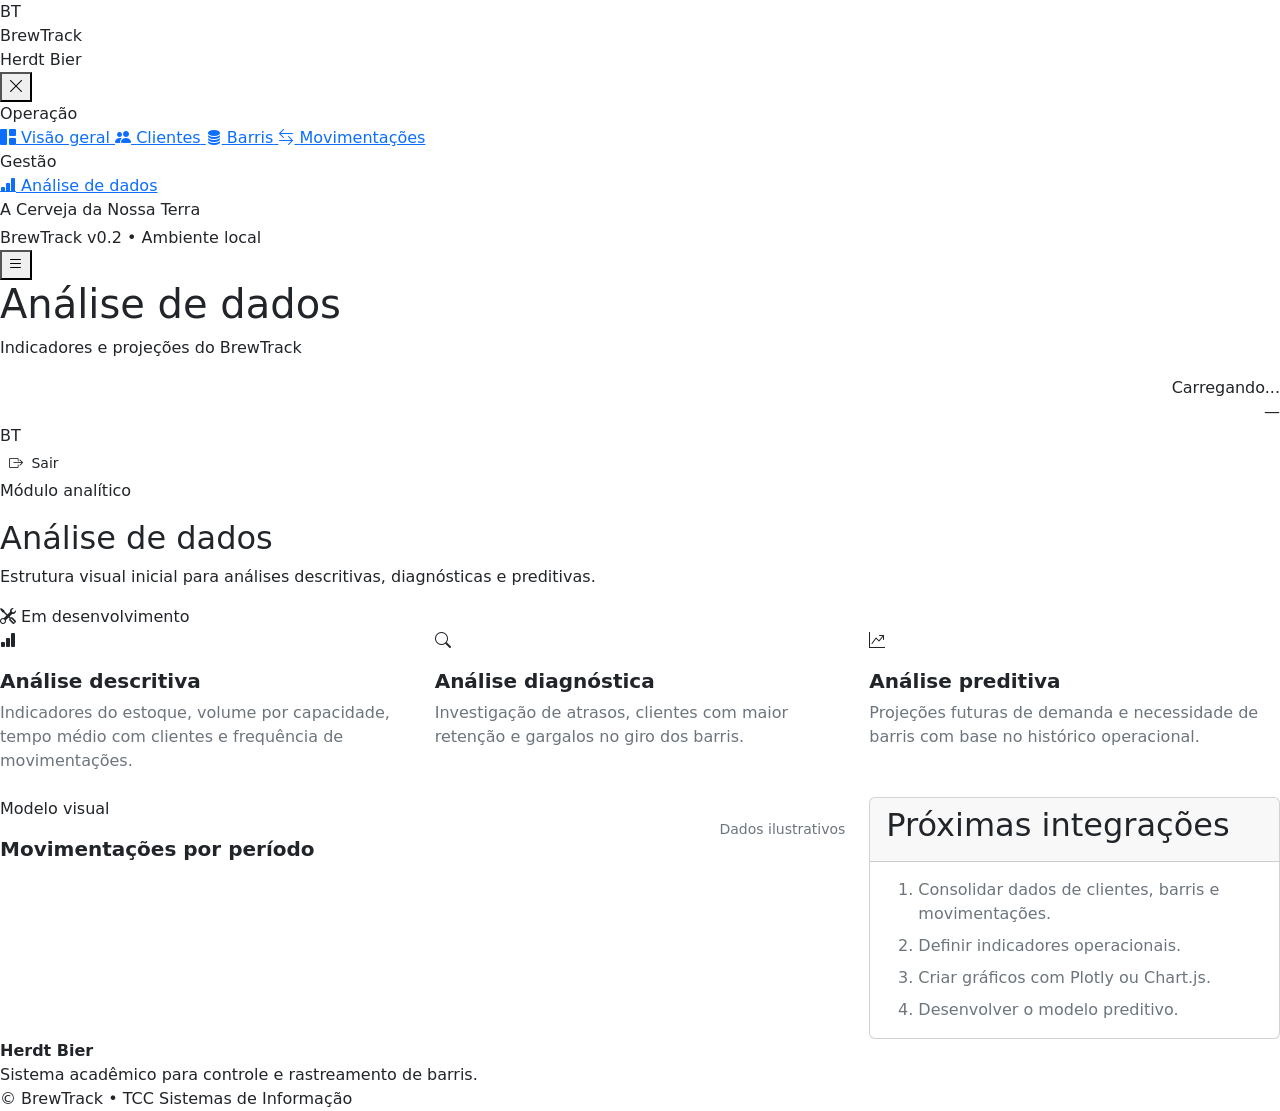
==== frontend/pages/analise.html @ 6e262ef5 "arquivos html" ====
<!doctype html>
<html lang="pt-BR">
<head>
    <meta charset="utf-8">
    <meta name="viewport" content="width=device-width, initial-scale=1">
    <meta name="description" content="Indicadores e projeções do BrewTrack">
    <title>BrewTrack | Análise de dados</title>

    <link
        href="https://cdn.jsdelivr.net/npm/bootstrap@5.3.8/dist/css/bootstrap.min.css"
        rel="stylesheet"
        integrity="sha384-sRIl4kxILFvY47J16cr9ZwB07vP4J8+LH7qKQnuqkuIAvNWLzeN8tE5YBujZqJLB"
        crossorigin="anonymous"
    >
    <link
        href="https://cdn.jsdelivr.net/npm/bootstrap-icons@1.11.3/font/bootstrap-icons.min.css"
        rel="stylesheet"
    >
    <link rel="stylesheet" href="../assets/css/styles.css">
</head>

<body class="app-body" data-page="analise">
    <div class="app-shell">
        <aside id="app-sidebar" class="app-sidebar" aria-label="Menu lateral">
            <div class="app-brand">
                <div class="brand-mini">
                    <div class="brand-mini-mark" aria-hidden="true">BT</div>
                    <div>
                        <div class="brand-mini-title">BrewTrack</div>
                        <div class="brand-mini-subtitle">Herdt Bier</div>
                    </div>
                </div>
                <button type="button" class="sidebar-close" data-sidebar-close aria-label="Fechar menu">
                    <i class="bi bi-x-lg"></i>
                </button>
            </div>


                <nav class="app-nav" aria-label="Navegação principal">
                    <div class="app-nav-label">Operação</div>
                    <a href="dashboard.html" class="app-nav-link" data-nav-page="dashboard">
                        <i class="bi bi-grid-1x2-fill"></i>
                        <span>Visão geral</span>
                    </a>
                    <a href="clientes.html" class="app-nav-link" data-nav-page="clientes">
                        <i class="bi bi-people-fill"></i>
                        <span>Clientes</span>
                    </a>
                    <a href="barris.html" class="app-nav-link" data-nav-page="barris">
                        <i class="bi bi-database-fill"></i>
                        <span>Barris</span>
                    </a>
                    <a href="movimentacoes.html" class="app-nav-link" data-nav-page="movimentacoes">
                        <i class="bi bi-arrow-left-right"></i>
                        <span>Movimentações</span>
                    </a>

                    <div class="app-nav-label">Gestão</div>
                    <a href="usuarios.html" class="app-nav-link" data-nav-page="usuarios" data-admin-only hidden>
                        <i class="bi bi-person-gear"></i>
                        <span>Usuários</span>
                    </a>
                    <a href="analise.html" class="app-nav-link" data-nav-page="analise">
                        <i class="bi bi-bar-chart-line-fill"></i>
                        <span>Análise de dados</span>
                    </a>
                </nav>

            <div class="sidebar-footer">
                <div class="mb-1">A Cerveja da Nossa Terra</div>
                <div>BrewTrack v0.2 • Ambiente local</div>
            </div>
        </aside>

        <div id="sidebar-overlay" class="sidebar-overlay" data-sidebar-close></div>

        <div class="app-content">
            <header class="app-header">
                <div class="header-left">
                    <button type="button" class="sidebar-toggle" data-sidebar-open aria-label="Abrir menu">
                        <i class="bi bi-list"></i>
                    </button>
                    <div>
                        <h1 class="app-page-title">Análise de dados</h1>
                        <p class="app-page-subtitle">Indicadores e projeções do BrewTrack</p>
                    </div>
                </div>

                <div class="header-right">
                    <div class="user-menu">
                        <div class="user-details text-end">
                            <div class="user-name" data-user-name>Carregando...</div>
                            <div class="user-badge" data-user-profile>—</div>
                        </div>
                        <div class="user-avatar" data-user-initials aria-hidden="true">BT</div>
                    </div>
                    <button type="button" class="btn btn-outline-brewtrack btn-sm" data-logout>
                        <i class="bi bi-box-arrow-right me-1"></i>
                        Sair
                    </button>
                </div>
            </header>

            <main class="content-wrapper">
                <div id="alerta-global" class="alert alert-danger" role="alert" aria-live="polite" hidden></div>
                
                <div class="page-heading">
                    <div>
                        <p class="section-kicker">Módulo analítico</p>
                        <h2>Análise de dados</h2>
                        <p>Estrutura visual inicial para análises descritivas, diagnósticas e preditivas.</p>
                    </div>
                    <span class="status-badge status-client"><i class="bi bi-tools"></i> Em desenvolvimento</span>
                </div>

                <section class="row g-4 mb-4">
                    <div class="col-12 col-lg-4"><article class="analysis-placeholder h-100"><div class="metric-icon mb-3"><i class="bi bi-bar-chart-fill"></i></div><h3 class="h5 text-burgundy fw-bold">Análise descritiva</h3><p class="text-secondary mb-0">Indicadores do estoque, volume por capacidade, tempo médio com clientes e frequência de movimentações.</p></article></div>
                    <div class="col-12 col-lg-4"><article class="analysis-placeholder h-100"><div class="metric-icon mb-3"><i class="bi bi-search"></i></div><h3 class="h5 text-burgundy fw-bold">Análise diagnóstica</h3><p class="text-secondary mb-0">Investigação de atrasos, clientes com maior retenção e gargalos no giro dos barris.</p></article></div>
                    <div class="col-12 col-lg-4"><article class="analysis-placeholder h-100"><div class="metric-icon mb-3"><i class="bi bi-graph-up-arrow"></i></div><h3 class="h5 text-burgundy fw-bold">Análise preditiva</h3><p class="text-secondary mb-0">Projeções futuras de demanda e necessidade de barris com base no histórico operacional.</p></article></div>
                </section>

                <section class="row g-4">
                    <div class="col-12 col-xl-8"><article class="analysis-placeholder"><div class="d-flex justify-content-between align-items-center"><div><p class="section-kicker">Modelo visual</p><h3 class="h5 fw-bold text-burgundy mb-0">Movimentações por período</h3></div><span class="small text-secondary">Dados ilustrativos</span></div><div class="chart-bars" aria-label="Gráfico ilustrativo"><div class="chart-bar" style="height: 32%"></div><div class="chart-bar" style="height: 52%"></div><div class="chart-bar" style="height: 43%"></div><div class="chart-bar" style="height: 72%"></div><div class="chart-bar" style="height: 61%"></div><div class="chart-bar" style="height: 88%"></div><div class="chart-bar" style="height: 76%"></div><div class="chart-bar" style="height: 94%"></div></div></article></div>
                    <div class="col-12 col-xl-4"><article class="card surface-card"><div class="card-header"><h2>Próximas integrações</h2></div><div class="card-body"><ol class="mb-0 text-secondary"><li class="mb-2">Consolidar dados de clientes, barris e movimentações.</li><li class="mb-2">Definir indicadores operacionais.</li><li class="mb-2">Criar gráficos com Plotly ou Chart.js.</li><li>Desenvolver o modelo preditivo.</li></ol></div></article></div>
                </section>

            </main>

            <footer class="app-footer">
                <div>
                    <strong>Herdt Bier</strong>
                    <div>Sistema acadêmico para controle e rastreamento de barris.</div>
                </div>
                <div>© <span data-current-year></span> BrewTrack • TCC Sistemas de Informação</div>
            </footer>
        </div>
    </div>

    <script
        src="https://cdn.jsdelivr.net/npm/bootstrap@5.3.8/dist/js/bootstrap.bundle.min.js"
        integrity="sha384-FKyoEForCGlyvwx9Hj09JcYn3nv7wiPVlz7YYwJrWVcXK/BmnVDxM+D2scQbITxI"
        crossorigin="anonymous"
    ></script>
    <script type="module" src="../assets/js/layout.js"></script>
    <script type="module" src="../assets/js/analise.js"></script>
</body>
</html>
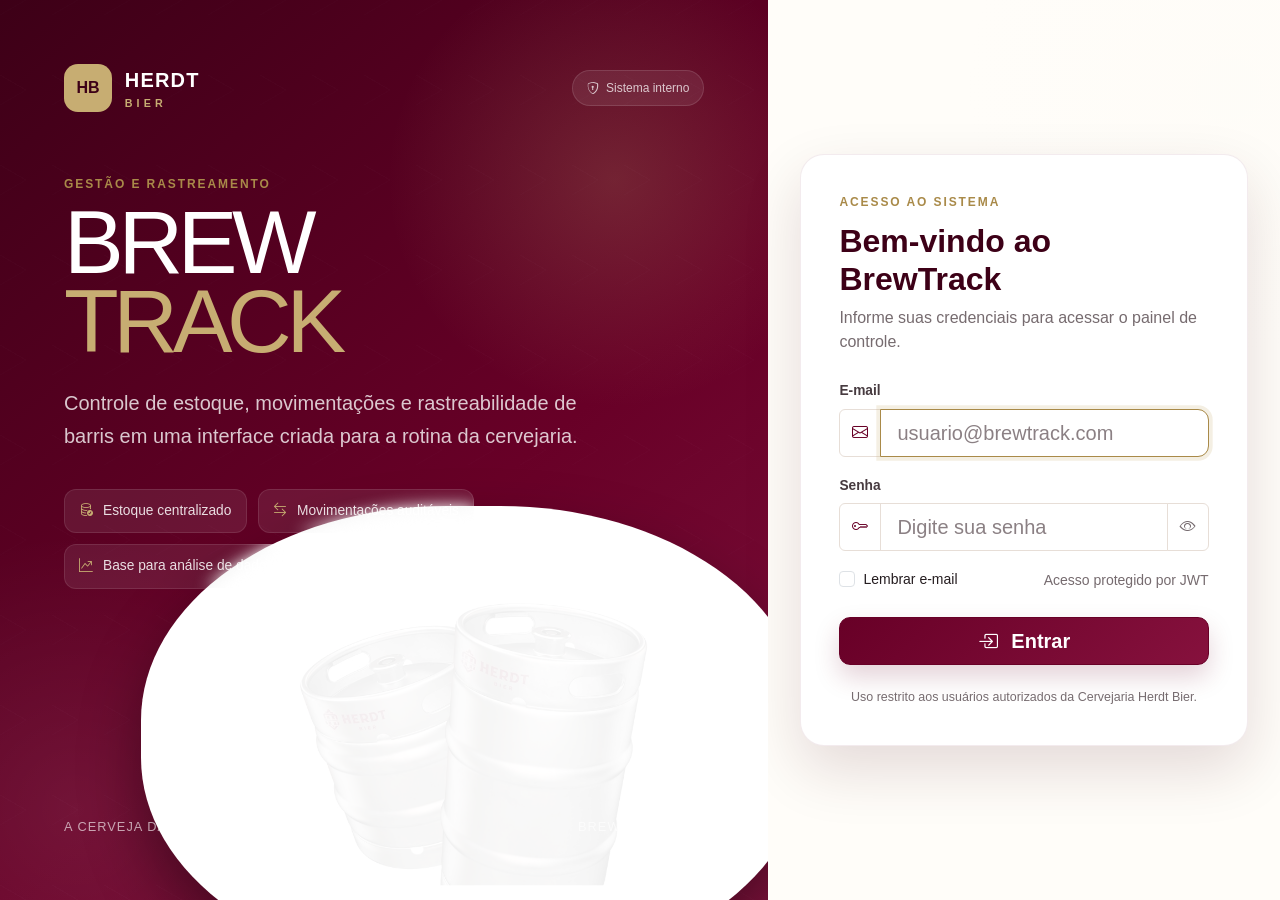
==== commit 96ebec8e: "correção frontend 1" ====
--- a/frontend/pages/analise.html
+++ b/frontend/pages/analise.html
@@ -9,14 +9,12 @@
     <link
         href="https://cdn.jsdelivr.net/npm/bootstrap@5.3.8/dist/css/bootstrap.min.css"
         rel="stylesheet"
-        integrity="sha384-sRIl4kxILFvY47J16cr9ZwB07vP4J8+LH7qKQnuqkuIAvNWLzeN8tE5YBujZqJLB"
-        crossorigin="anonymous"
     >
     <link
         href="https://cdn.jsdelivr.net/npm/bootstrap-icons@1.11.3/font/bootstrap-icons.min.css"
         rel="stylesheet"
     >
-    <link rel="stylesheet" href="../assets/css/styles.css">
+    <link rel="stylesheet" href="../assets/css/style.css?v=0.2.1">
 </head>
 
 <body class="app-body" data-page="analise">
@@ -138,8 +136,6 @@
 
     <script
         src="https://cdn.jsdelivr.net/npm/bootstrap@5.3.8/dist/js/bootstrap.bundle.min.js"
-        integrity="sha384-FKyoEForCGlyvwx9Hj09JcYn3nv7wiPVlz7YYwJrWVcXK/BmnVDxM+D2scQbITxI"
-        crossorigin="anonymous"
     ></script>
     <script type="module" src="../assets/js/layout.js"></script>
     <script type="module" src="../assets/js/analise.js"></script>
--- a/frontend/assets/css/style.css
+++ b/frontend/assets/css/style.css
@@ -0,0 +1,1224 @@
+:root {
+    --brewtrack-burgundy: #680027;
+    --brewtrack-burgundy-dark: #3d0017;
+    --brewtrack-burgundy-soft: #86113d;
+    --brewtrack-gold: #c7ad72;
+    --brewtrack-gold-dark: #a98a49;
+    --brewtrack-cream: #f6f1e8;
+    --brewtrack-paper: #fffdf9;
+    --brewtrack-surface: #ffffff;
+    --brewtrack-sidebar: #2b0714;
+    --brewtrack-text: #251d20;
+    --brewtrack-muted: #766b6f;
+    --brewtrack-border: #e7ded7;
+    --brewtrack-success: #227a4d;
+    --brewtrack-warning: #b46b16;
+    --brewtrack-danger: #b12d42;
+    --brewtrack-info: #41687a;
+    --sidebar-width: 272px;
+    --header-height: 76px;
+    --shadow-sm: 0 10px 30px rgba(61, 0, 23, 0.08);
+    --shadow-md: 0 24px 60px rgba(61, 0, 23, 0.14);
+}
+
+* {
+    box-sizing: border-box;
+}
+
+html {
+    scroll-behavior: smooth;
+}
+
+body {
+    min-width: 320px;
+    margin: 0;
+    color: var(--brewtrack-text);
+    background: var(--brewtrack-cream);
+    font-family: Inter, "Segoe UI", Roboto, Arial, sans-serif;
+}
+
+button,
+input,
+select,
+textarea {
+    font: inherit;
+}
+
+img {
+    max-width: 100%;
+}
+
+[hidden] {
+    display: none !important;
+}
+
+.text-burgundy {
+    color: var(--brewtrack-burgundy) !important;
+}
+
+.text-gold {
+    color: var(--brewtrack-gold-dark) !important;
+}
+
+.bg-burgundy {
+    background-color: var(--brewtrack-burgundy) !important;
+}
+
+.section-kicker,
+.login-eyebrow {
+    margin: 0 0 0.65rem;
+    color: var(--brewtrack-gold-dark);
+    font-size: 0.75rem;
+    font-weight: 800;
+    letter-spacing: 0.16em;
+    text-transform: uppercase;
+}
+
+.brand-lockup {
+    display: inline-flex;
+    align-items: center;
+    gap: 0.8rem;
+    color: inherit;
+    text-decoration: none;
+}
+
+.brand-lockup img {
+    width: 210px;
+    height: auto;
+}
+
+.brand-lockup-light img {
+    filter: brightness(0) invert(1);
+}
+
+.brand-mini {
+    display: flex;
+    align-items: center;
+    gap: 0.75rem;
+}
+
+.brand-mini-mark {
+    display: grid;
+    width: 46px;
+    height: 46px;
+    color: var(--brewtrack-burgundy-dark);
+    background: linear-gradient(145deg, #dcc68f, var(--brewtrack-gold));
+    border: 1px solid rgba(255, 255, 255, 0.35);
+    border-radius: 14px;
+    font-weight: 900;
+    place-items: center;
+    box-shadow: 0 12px 26px rgba(0, 0, 0, 0.25);
+}
+
+.brand-mini-title {
+    color: #ffffff;
+    font-size: 1.05rem;
+    font-weight: 900;
+    letter-spacing: 0.02em;
+}
+
+.brand-mini-subtitle {
+    color: rgba(255, 255, 255, 0.54);
+    font-size: 0.73rem;
+    letter-spacing: 0.08em;
+    text-transform: uppercase;
+}
+
+/* Login */
+
+.login-body {
+    min-height: 100vh;
+    overflow-x: hidden;
+    background: var(--brewtrack-paper);
+}
+
+.login-shell {
+    display: grid;
+    min-height: 100vh;
+    grid-template-columns: minmax(0, 1.2fr) minmax(390px, 0.8fr);
+}
+
+.login-brand-panel {
+    position: relative;
+    display: flex;
+    min-height: 100vh;
+    overflow: hidden;
+    color: #ffffff;
+    background:
+        radial-gradient(circle at 80% 20%, rgba(199, 173, 114, 0.2), transparent 24%),
+        radial-gradient(circle at 10% 90%, rgba(255, 255, 255, 0.08), transparent 26%),
+        linear-gradient(140deg, var(--brewtrack-burgundy-dark), var(--brewtrack-burgundy) 58%, #7e123c);
+}
+
+.login-brand-panel::before {
+    position: absolute;
+    inset: 0;
+    content: "";
+    opacity: 0.16;
+    background-image:
+        linear-gradient(30deg, transparent 12%, rgba(255, 255, 255, 0.09) 12%, rgba(255, 255, 255, 0.09) 13%, transparent 13%),
+        linear-gradient(150deg, transparent 12%, rgba(255, 255, 255, 0.06) 12%, rgba(255, 255, 255, 0.06) 13%, transparent 13%);
+    background-size: 52px 90px;
+}
+
+.login-brand-inner {
+    position: relative;
+    z-index: 1;
+    display: flex;
+    width: 100%;
+    flex-direction: column;
+    padding: clamp(2rem, 5vw, 5rem);
+}
+
+.login-brand-top,
+.login-brand-bottom {
+    display: flex;
+    align-items: center;
+    justify-content: space-between;
+    gap: 1rem;
+}
+
+.login-brand-name {
+    display: flex;
+    align-items: center;
+    gap: 0.8rem;
+}
+
+.login-brand-crest {
+    display: grid;
+    width: 48px;
+    height: 48px;
+    color: var(--brewtrack-burgundy-dark);
+    background: var(--brewtrack-gold);
+    border-radius: 14px;
+    font-weight: 900;
+    place-items: center;
+}
+
+.login-brand-wordmark strong {
+    display: block;
+    font-family: "Arial Black", Impact, sans-serif;
+    font-size: 1.25rem;
+    letter-spacing: 0.06em;
+}
+
+.login-brand-wordmark small {
+    display: block;
+    margin-top: -0.05rem;
+    color: var(--brewtrack-gold);
+    font-size: 0.67rem;
+    font-weight: 800;
+    letter-spacing: 0.38em;
+}
+
+.login-system-pill {
+    padding: 0.5rem 0.85rem;
+    color: rgba(255, 255, 255, 0.75);
+    background: rgba(255, 255, 255, 0.08);
+    border: 1px solid rgba(255, 255, 255, 0.12);
+    border-radius: 999px;
+    font-size: 0.75rem;
+}
+
+.login-brand-content {
+    position: relative;
+    z-index: 2;
+    width: min(100%, 640px);
+    padding: clamp(3rem, 7vh, 6rem) 0 4rem;
+}
+
+.login-title {
+    max-width: 650px;
+    margin: 0;
+    font-family: "Arial Black", Impact, sans-serif;
+    font-size: clamp(3.2rem, 7vw, 6.8rem);
+    line-height: 0.88;
+    letter-spacing: -0.06em;
+    text-transform: uppercase;
+}
+
+.login-title span {
+    display: block;
+    color: var(--brewtrack-gold);
+}
+
+.login-brand-description {
+    max-width: 560px;
+    margin: 1.6rem 0 0;
+    color: rgba(255, 255, 255, 0.78);
+    font-size: clamp(1rem, 1.8vw, 1.25rem);
+    line-height: 1.65;
+}
+
+.login-feature-list {
+    display: flex;
+    flex-wrap: wrap;
+    gap: 0.7rem;
+    margin-top: 2.25rem;
+}
+
+.login-feature {
+    display: inline-flex;
+    align-items: center;
+    gap: 0.6rem;
+    padding: 0.68rem 0.9rem;
+    color: rgba(255, 255, 255, 0.86);
+    background: rgba(255, 255, 255, 0.08);
+    border: 1px solid rgba(255, 255, 255, 0.1);
+    border-radius: 12px;
+    font-size: 0.86rem;
+    backdrop-filter: blur(8px);
+}
+
+.login-feature i {
+    color: var(--brewtrack-gold);
+}
+
+.login-keg-visual {
+    position: absolute;
+    right: -5%;
+    bottom: -8%;
+    width: min(52vw, 720px);
+    margin: 0;
+    pointer-events: none;
+}
+
+.login-keg-visual::before {
+    position: absolute;
+    inset: 16% 12% 8%;
+    z-index: -1;
+    content: "";
+    background: rgba(255, 255, 255, 0.93);
+    border-radius: 50%;
+    filter: blur(1px);
+    box-shadow: 0 28px 80px rgba(0, 0, 0, 0.28);
+}
+
+.login-keg-visual img {
+    display: block;
+    width: 100%;
+    border-radius: 46%;
+    mix-blend-mode: screen;
+    filter: drop-shadow(0 28px 30px rgba(0, 0, 0, 0.35));
+}
+
+.login-brand-bottom {
+    position: relative;
+    z-index: 2;
+    margin-top: auto;
+    color: rgba(255, 255, 255, 0.62);
+    font-size: 0.8rem;
+    letter-spacing: 0.08em;
+    text-transform: uppercase;
+}
+
+.login-form-panel {
+    position: relative;
+    display: flex;
+    min-height: 100vh;
+    align-items: center;
+    justify-content: center;
+    padding: 2rem;
+    background:
+        linear-gradient(rgba(255, 253, 249, 0.96), rgba(255, 253, 249, 0.96)),
+        radial-gradient(circle at 90% 10%, rgba(199, 173, 114, 0.26), transparent 28%);
+}
+
+.login-form-wrapper {
+    width: min(100%, 470px);
+}
+
+.login-mobile-brand {
+    display: none;
+    margin-bottom: 2rem;
+}
+
+.login-form-card {
+    padding: clamp(1.5rem, 4vw, 2.4rem);
+    background: rgba(255, 255, 255, 0.9);
+    border: 1px solid rgba(104, 0, 39, 0.08);
+    border-radius: 24px;
+    box-shadow: var(--shadow-md);
+}
+
+.login-form-card h2 {
+    margin-bottom: 0.45rem;
+    color: var(--brewtrack-burgundy-dark);
+    font-weight: 800;
+}
+
+.login-form-note {
+    color: var(--brewtrack-muted);
+}
+
+.form-label {
+    margin-bottom: 0.45rem;
+    color: #473b40;
+    font-size: 0.86rem;
+    font-weight: 700;
+}
+
+.form-control,
+.form-select {
+    min-height: 46px;
+    color: var(--brewtrack-text);
+    background-color: #ffffff;
+    border-color: var(--brewtrack-border);
+    border-radius: 11px;
+}
+
+.form-control:focus,
+.form-select:focus {
+    border-color: var(--brewtrack-gold-dark);
+    box-shadow: 0 0 0 0.23rem rgba(199, 173, 114, 0.2);
+}
+
+.input-group-text {
+    color: var(--brewtrack-burgundy);
+    background: #ffffff;
+    border-color: var(--brewtrack-border);
+}
+
+.password-toggle {
+    color: var(--brewtrack-muted);
+    background: #ffffff;
+    border-color: var(--brewtrack-border);
+}
+
+.password-toggle:hover {
+    color: var(--brewtrack-burgundy);
+    background: var(--brewtrack-cream);
+}
+
+.btn-brewtrack {
+    color: #ffffff;
+    background: linear-gradient(135deg, var(--brewtrack-burgundy), var(--brewtrack-burgundy-soft));
+    border-color: var(--brewtrack-burgundy);
+    border-radius: 11px;
+    font-weight: 800;
+    box-shadow: 0 12px 26px rgba(104, 0, 39, 0.18);
+}
+
+.btn-brewtrack:hover,
+.btn-brewtrack:focus {
+    color: #ffffff;
+    background: linear-gradient(135deg, var(--brewtrack-burgundy-dark), var(--brewtrack-burgundy));
+    border-color: var(--brewtrack-burgundy-dark);
+    transform: translateY(-1px);
+}
+
+.btn-outline-brewtrack {
+    color: var(--brewtrack-burgundy);
+    border-color: rgba(104, 0, 39, 0.35);
+    border-radius: 10px;
+    font-weight: 700;
+}
+
+.btn-outline-brewtrack:hover {
+    color: #ffffff;
+    background: var(--brewtrack-burgundy);
+    border-color: var(--brewtrack-burgundy);
+}
+
+.login-footer-text {
+    margin: 1.4rem 0 0;
+    color: var(--brewtrack-muted);
+    font-size: 0.78rem;
+    text-align: center;
+}
+
+/* App shell */
+
+.app-body {
+    min-height: 100vh;
+    background: #f7f3ed;
+}
+
+.app-shell {
+    min-height: 100vh;
+}
+
+.app-sidebar {
+    position: fixed;
+    inset: 0 auto 0 0;
+    z-index: 1040;
+    display: flex;
+    width: var(--sidebar-width);
+    flex-direction: column;
+    color: #ffffff;
+    background:
+        linear-gradient(180deg, rgba(104, 0, 39, 0.18), transparent 28%),
+        var(--brewtrack-sidebar);
+    border-right: 1px solid rgba(255, 255, 255, 0.06);
+    transition: transform 0.25s ease;
+}
+
+.app-brand {
+    display: flex;
+    min-height: var(--header-height);
+    align-items: center;
+    justify-content: space-between;
+    gap: 0.8rem;
+    padding: 1rem 1.25rem;
+    border-bottom: 1px solid rgba(255, 255, 255, 0.08);
+}
+
+.sidebar-close {
+    display: none;
+    color: rgba(255, 255, 255, 0.72);
+    background: transparent;
+    border: 0;
+    font-size: 1.3rem;
+}
+
+.app-nav {
+    flex: 1;
+    padding: 1rem 0.8rem 1.5rem;
+    overflow-y: auto;
+}
+
+.app-nav-label {
+    padding: 0.75rem 0.9rem 0.45rem;
+    color: rgba(255, 255, 255, 0.34);
+    font-size: 0.67rem;
+    font-weight: 800;
+    letter-spacing: 0.14em;
+    text-transform: uppercase;
+}
+
+.app-nav-link {
+    position: relative;
+    display: flex;
+    align-items: center;
+    gap: 0.8rem;
+    padding: 0.78rem 0.9rem;
+    margin-bottom: 0.25rem;
+    color: rgba(255, 255, 255, 0.68);
+    text-decoration: none;
+    border-radius: 11px;
+    transition: 0.18s ease;
+}
+
+.app-nav-link i {
+    width: 1.35rem;
+    color: var(--brewtrack-gold);
+    font-size: 1rem;
+    text-align: center;
+}
+
+.app-nav-link:hover,
+.app-nav-link.active {
+    color: #ffffff;
+    background: rgba(255, 255, 255, 0.09);
+    transform: translateX(2px);
+}
+
+.app-nav-link.active::before {
+    position: absolute;
+    top: 22%;
+    bottom: 22%;
+    left: -0.8rem;
+    width: 4px;
+    content: "";
+    background: var(--brewtrack-gold);
+    border-radius: 0 4px 4px 0;
+}
+
+.sidebar-footer {
+    padding: 1rem 1.25rem 1.3rem;
+    color: rgba(255, 255, 255, 0.44);
+    border-top: 1px solid rgba(255, 255, 255, 0.08);
+    font-size: 0.72rem;
+}
+
+.app-content {
+    min-height: 100vh;
+    margin-left: var(--sidebar-width);
+}
+
+.app-header {
+    position: sticky;
+    top: 0;
+    z-index: 1020;
+    display: flex;
+    min-height: var(--header-height);
+    align-items: center;
+    justify-content: space-between;
+    gap: 1rem;
+    padding: 0.85rem 1.6rem;
+    background: rgba(255, 255, 255, 0.94);
+    border-bottom: 1px solid var(--brewtrack-border);
+    backdrop-filter: blur(12px);
+}
+
+.header-left,
+.header-right {
+    display: flex;
+    align-items: center;
+    gap: 0.85rem;
+}
+
+.sidebar-toggle {
+    display: none;
+    width: 42px;
+    height: 42px;
+    color: var(--brewtrack-burgundy);
+    background: var(--brewtrack-cream);
+    border: 1px solid var(--brewtrack-border);
+    border-radius: 11px;
+}
+
+.app-page-title {
+    margin: 0;
+    color: var(--brewtrack-burgundy-dark);
+    font-size: 1.08rem;
+    font-weight: 850;
+}
+
+.app-page-subtitle {
+    margin: 0.15rem 0 0;
+    color: var(--brewtrack-muted);
+    font-size: 0.78rem;
+}
+
+.user-menu {
+    display: flex;
+    align-items: center;
+    gap: 0.75rem;
+}
+
+.user-avatar {
+    display: grid;
+    width: 42px;
+    height: 42px;
+    color: #ffffff;
+    background: linear-gradient(145deg, var(--brewtrack-burgundy), var(--brewtrack-burgundy-soft));
+    border-radius: 12px;
+    font-weight: 900;
+    place-items: center;
+}
+
+.user-name {
+    color: var(--brewtrack-text);
+    font-size: 0.88rem;
+    font-weight: 800;
+}
+
+.user-badge {
+    display: inline-flex;
+    align-items: center;
+    padding: 0.2rem 0.55rem;
+    color: var(--brewtrack-burgundy);
+    background: rgba(199, 173, 114, 0.24);
+    border-radius: 999px;
+    font-size: 0.64rem;
+    font-weight: 850;
+    letter-spacing: 0.05em;
+    text-transform: uppercase;
+}
+
+.content-wrapper {
+    min-height: calc(100vh - var(--header-height) - 88px);
+    padding: 1.5rem;
+}
+
+.page-heading {
+    display: flex;
+    align-items: flex-end;
+    justify-content: space-between;
+    gap: 1rem;
+    margin-bottom: 1.25rem;
+}
+
+.page-heading h1,
+.page-heading h2 {
+    margin-bottom: 0.3rem;
+    color: var(--brewtrack-burgundy-dark);
+    font-weight: 850;
+}
+
+.page-heading p {
+    margin: 0;
+    color: var(--brewtrack-muted);
+}
+
+.hero-panel {
+    position: relative;
+    min-height: 230px;
+    overflow: hidden;
+    padding: clamp(1.4rem, 3vw, 2.4rem);
+    color: #ffffff;
+    background:
+        radial-gradient(circle at 78% 15%, rgba(199, 173, 114, 0.3), transparent 24%),
+        linear-gradient(125deg, var(--brewtrack-burgundy-dark), var(--brewtrack-burgundy) 70%, #81113b);
+    border-radius: 22px;
+    box-shadow: var(--shadow-md);
+}
+
+.hero-panel::before {
+    position: absolute;
+    inset: 0;
+    content: "";
+    opacity: 0.12;
+    background-image: linear-gradient(135deg, transparent 45%, #ffffff 46%, transparent 47%);
+    background-size: 34px 34px;
+}
+
+.hero-content {
+    position: relative;
+    z-index: 2;
+    max-width: 660px;
+}
+
+.hero-panel h2 {
+    max-width: 620px;
+    margin-bottom: 0.85rem;
+    font-family: "Arial Black", Impact, sans-serif;
+    font-size: clamp(1.8rem, 3.5vw, 3.2rem);
+    line-height: 1;
+    text-transform: uppercase;
+}
+
+.hero-panel p {
+    max-width: 560px;
+    margin-bottom: 1.35rem;
+    color: rgba(255, 255, 255, 0.74);
+}
+
+.hero-actions {
+    display: flex;
+    flex-wrap: wrap;
+    gap: 0.65rem;
+}
+
+.hero-actions .btn-light {
+    color: var(--brewtrack-burgundy);
+    font-weight: 800;
+}
+
+.hero-actions .btn-outline-light {
+    border-color: rgba(255, 255, 255, 0.35);
+    font-weight: 750;
+}
+
+.hero-kegs {
+    position: absolute;
+    right: -2%;
+    bottom: -32%;
+    width: min(37%, 430px);
+    opacity: 0.86;
+    mix-blend-mode: screen;
+    filter: drop-shadow(0 20px 22px rgba(0, 0, 0, 0.34));
+}
+
+.surface-card,
+.metric-card {
+    height: 100%;
+    background: var(--brewtrack-surface);
+    border: 1px solid rgba(104, 0, 39, 0.06);
+    border-radius: 17px;
+    box-shadow: var(--shadow-sm);
+}
+
+.surface-card .card-header {
+    display: flex;
+    align-items: center;
+    justify-content: space-between;
+    gap: 1rem;
+    padding: 1rem 1.15rem;
+    background: transparent;
+    border-bottom: 1px solid var(--brewtrack-border);
+}
+
+.surface-card .card-header h2,
+.surface-card .card-header h3 {
+    margin: 0;
+    color: var(--brewtrack-burgundy-dark);
+    font-size: 1rem;
+    font-weight: 850;
+}
+
+.metric-card {
+    position: relative;
+    overflow: hidden;
+    padding: 1.15rem;
+}
+
+.metric-card::after {
+    position: absolute;
+    right: -20px;
+    bottom: -28px;
+    width: 88px;
+    height: 88px;
+    content: "";
+    background: rgba(199, 173, 114, 0.1);
+    border-radius: 50%;
+}
+
+.metric-top {
+    display: flex;
+    align-items: flex-start;
+    justify-content: space-between;
+    gap: 1rem;
+}
+
+.metric-icon {
+    display: grid;
+    width: 44px;
+    height: 44px;
+    color: var(--brewtrack-burgundy);
+    background: rgba(199, 173, 114, 0.2);
+    border-radius: 13px;
+    font-size: 1.1rem;
+    place-items: center;
+}
+
+.metric-label {
+    margin: 0;
+    color: var(--brewtrack-muted);
+    font-size: 0.8rem;
+    font-weight: 700;
+}
+
+.metric-value {
+    margin: 0.45rem 0 0.15rem;
+    color: var(--brewtrack-burgundy-dark);
+    font-size: 2rem;
+    font-weight: 900;
+    line-height: 1;
+}
+
+.metric-note {
+    color: var(--brewtrack-muted);
+    font-size: 0.72rem;
+}
+
+.quick-action {
+    display: flex;
+    align-items: center;
+    gap: 0.9rem;
+    padding: 0.9rem;
+    color: var(--brewtrack-text);
+    text-decoration: none;
+    border: 1px solid var(--brewtrack-border);
+    border-radius: 13px;
+    transition: 0.18s ease;
+}
+
+.quick-action:hover {
+    color: var(--brewtrack-burgundy);
+    background: var(--brewtrack-cream);
+    border-color: rgba(104, 0, 39, 0.18);
+    transform: translateY(-2px);
+}
+
+.quick-action-icon {
+    display: grid;
+    width: 40px;
+    height: 40px;
+    flex: 0 0 40px;
+    color: #ffffff;
+    background: var(--brewtrack-burgundy);
+    border-radius: 11px;
+    place-items: center;
+}
+
+.quick-action strong {
+    display: block;
+    font-size: 0.88rem;
+}
+
+.quick-action small {
+    color: var(--brewtrack-muted);
+}
+
+.status-line {
+    margin-bottom: 1rem;
+}
+
+.status-line:last-child {
+    margin-bottom: 0;
+}
+
+.status-line-head {
+    display: flex;
+    justify-content: space-between;
+    margin-bottom: 0.45rem;
+    color: var(--brewtrack-muted);
+    font-size: 0.78rem;
+}
+
+.progress {
+    height: 9px;
+    background: #eee8e3;
+    border-radius: 999px;
+}
+
+.progress-bar-available {
+    background: var(--brewtrack-success);
+}
+
+.progress-bar-client {
+    background: var(--brewtrack-burgundy);
+}
+
+.table-responsive {
+    border-radius: 0 0 16px 16px;
+}
+
+.app-table {
+    margin-bottom: 0;
+    vertical-align: middle;
+}
+
+.app-table thead th {
+    padding: 0.8rem 1rem;
+    color: var(--brewtrack-muted);
+    background: #fbf8f4;
+    border-bottom: 1px solid var(--brewtrack-border);
+    font-size: 0.72rem;
+    font-weight: 850;
+    letter-spacing: 0.05em;
+    text-transform: uppercase;
+    white-space: nowrap;
+}
+
+.app-table tbody td {
+    padding: 0.85rem 1rem;
+    border-color: #f0eae5;
+    font-size: 0.84rem;
+}
+
+.app-table tbody tr:hover {
+    background: #fdfaf6;
+}
+
+.table-empty {
+    padding: 2rem !important;
+    color: var(--brewtrack-muted);
+    text-align: center;
+}
+
+.status-badge {
+    display: inline-flex;
+    align-items: center;
+    gap: 0.35rem;
+    padding: 0.3rem 0.55rem;
+    border-radius: 999px;
+    font-size: 0.68rem;
+    font-weight: 850;
+    letter-spacing: 0.03em;
+    text-transform: uppercase;
+}
+
+.status-available,
+.status-active,
+.status-return {
+    color: #17603c;
+    background: rgba(34, 122, 77, 0.13);
+}
+
+.status-client,
+.status-exit {
+    color: var(--brewtrack-burgundy);
+    background: rgba(104, 0, 39, 0.1);
+}
+
+.status-inactive {
+    color: #72696c;
+    background: #eee9e6;
+}
+
+.filter-bar {
+    display: flex;
+    flex-wrap: wrap;
+    gap: 0.75rem;
+    padding: 1rem 1.15rem;
+    background: #ffffff;
+    border-bottom: 1px solid var(--brewtrack-border);
+}
+
+.filter-bar .form-control,
+.filter-bar .form-select {
+    min-height: 42px;
+}
+
+.modal-content {
+    border: 0;
+    border-radius: 18px;
+    box-shadow: var(--shadow-md);
+}
+
+.modal-header {
+    color: #ffffff;
+    background: linear-gradient(135deg, var(--brewtrack-burgundy-dark), var(--brewtrack-burgundy));
+    border: 0;
+    border-radius: 18px 18px 0 0;
+}
+
+.modal-header .btn-close {
+    filter: invert(1) grayscale(1);
+}
+
+.form-section-title {
+    margin: 0 0 0.85rem;
+    color: var(--brewtrack-burgundy);
+    font-size: 0.8rem;
+    font-weight: 850;
+    letter-spacing: 0.08em;
+    text-transform: uppercase;
+}
+
+.info-panel {
+    padding: 1rem;
+    color: #51464a;
+    background: #fbf6ed;
+    border: 1px solid #eadcc5;
+    border-radius: 13px;
+    font-size: 0.83rem;
+}
+
+.analysis-placeholder {
+    position: relative;
+    overflow: hidden;
+    padding: 1.5rem;
+    background: linear-gradient(145deg, #ffffff, #fbf7f1);
+    border: 1px solid var(--brewtrack-border);
+    border-radius: 17px;
+    box-shadow: var(--shadow-sm);
+}
+
+.chart-bars {
+    display: flex;
+    height: 180px;
+    align-items: flex-end;
+    gap: 0.8rem;
+    padding: 1rem 0 0;
+    border-bottom: 1px solid var(--brewtrack-border);
+}
+
+.chart-bar {
+    flex: 1;
+    min-width: 22px;
+    background: linear-gradient(180deg, var(--brewtrack-gold), var(--brewtrack-burgundy));
+    border-radius: 8px 8px 0 0;
+    opacity: 0.82;
+}
+
+.app-footer {
+    display: flex;
+    min-height: 88px;
+    align-items: center;
+    justify-content: space-between;
+    gap: 1rem;
+    padding: 1.2rem 1.6rem;
+    color: rgba(255, 255, 255, 0.58);
+    background: #17080d;
+    font-size: 0.75rem;
+}
+
+.app-footer strong {
+    color: var(--brewtrack-gold);
+    letter-spacing: 0.08em;
+    text-transform: uppercase;
+}
+
+.sidebar-overlay {
+    position: fixed;
+    inset: 0;
+    z-index: 1035;
+    display: none;
+    background: rgba(24, 4, 11, 0.58);
+    backdrop-filter: blur(3px);
+}
+
+.loading-skeleton {
+    position: relative;
+    overflow: hidden;
+    color: transparent !important;
+    background: #eee8e3;
+    border-radius: 6px;
+}
+
+.loading-skeleton::after {
+    position: absolute;
+    inset: 0;
+    content: "";
+    background: linear-gradient(90deg, transparent, rgba(255, 255, 255, 0.55), transparent);
+    animation: skeleton 1.2s infinite;
+}
+
+@keyframes skeleton {
+    from {
+        transform: translateX(-100%);
+    }
+
+    to {
+        transform: translateX(100%);
+    }
+}
+
+@media (max-width: 1199.98px) {
+    :root {
+        --sidebar-width: 246px;
+    }
+
+    .hero-kegs {
+        right: -5%;
+        width: 41%;
+    }
+}
+
+@media (max-width: 991.98px) {
+    .login-shell {
+        grid-template-columns: 1fr;
+    }
+
+    .login-brand-panel {
+        display: none;
+    }
+
+    .login-mobile-brand {
+        display: flex;
+        align-items: center;
+        justify-content: center;
+    }
+
+    .login-form-panel {
+        padding: 1.25rem;
+        background:
+            linear-gradient(rgba(255, 253, 249, 0.92), rgba(255, 253, 249, 0.92)),
+            linear-gradient(145deg, var(--brewtrack-burgundy-dark), var(--brewtrack-burgundy));
+    }
+
+    .app-sidebar {
+        transform: translateX(-100%);
+    }
+
+    .app-sidebar.is-open {
+        transform: translateX(0);
+    }
+
+    .sidebar-close,
+    .sidebar-toggle {
+        display: inline-grid;
+        place-items: center;
+    }
+
+    .sidebar-overlay.is-visible {
+        display: block;
+    }
+
+    .app-content {
+        margin-left: 0;
+    }
+
+    .hero-kegs {
+        right: -12%;
+        width: 48%;
+        opacity: 0.45;
+    }
+}
+
+@media (max-width: 767.98px) {
+    .app-header {
+        padding: 0.75rem 1rem;
+    }
+
+    .user-details {
+        display: none;
+    }
+
+    .content-wrapper {
+        padding: 1rem;
+    }
+
+    .page-heading {
+        align-items: stretch;
+        flex-direction: column;
+    }
+
+    .page-heading .btn {
+        width: 100%;
+    }
+
+    .hero-panel {
+        min-height: 250px;
+    }
+
+    .hero-content {
+        max-width: 84%;
+    }
+
+    .hero-kegs {
+        right: -22%;
+        bottom: -18%;
+        width: 72%;
+        opacity: 0.32;
+    }
+
+    .app-footer {
+        align-items: flex-start;
+        flex-direction: column;
+        padding: 1rem;
+    }
+}
+
+@media (max-width: 575.98px) {
+    .login-form-card {
+        padding: 1.3rem;
+        border-radius: 18px;
+    }
+
+    .app-sidebar {
+        width: min(86vw, 310px);
+    }
+
+    .hero-content {
+        max-width: 100%;
+    }
+
+    .hero-kegs {
+        display: none;
+    }
+
+    .filter-bar > * {
+        width: 100%;
+    }
+}
+
+/* Contraste e legibilidade */
+.login-form-panel,
+.login-form-card,
+.app-header,
+.content-wrapper,
+.surface-card,
+.metric-card,
+.modal-body,
+.modal-footer {
+    color: var(--brewtrack-text);
+}
+
+.login-form-card,
+.surface-card,
+.metric-card,
+.modal-body,
+.modal-footer {
+    background-color: var(--brewtrack-surface);
+}
+
+.form-control::placeholder,
+textarea.form-control::placeholder {
+    color: #8b8084;
+    opacity: 1;
+}
+
+.btn-light {
+    color: var(--brewtrack-burgundy-dark);
+}
+
+.app-header .text-secondary,
+.login-form-panel .text-secondary,
+.surface-card .text-secondary {
+    color: var(--brewtrack-muted) !important;
+}
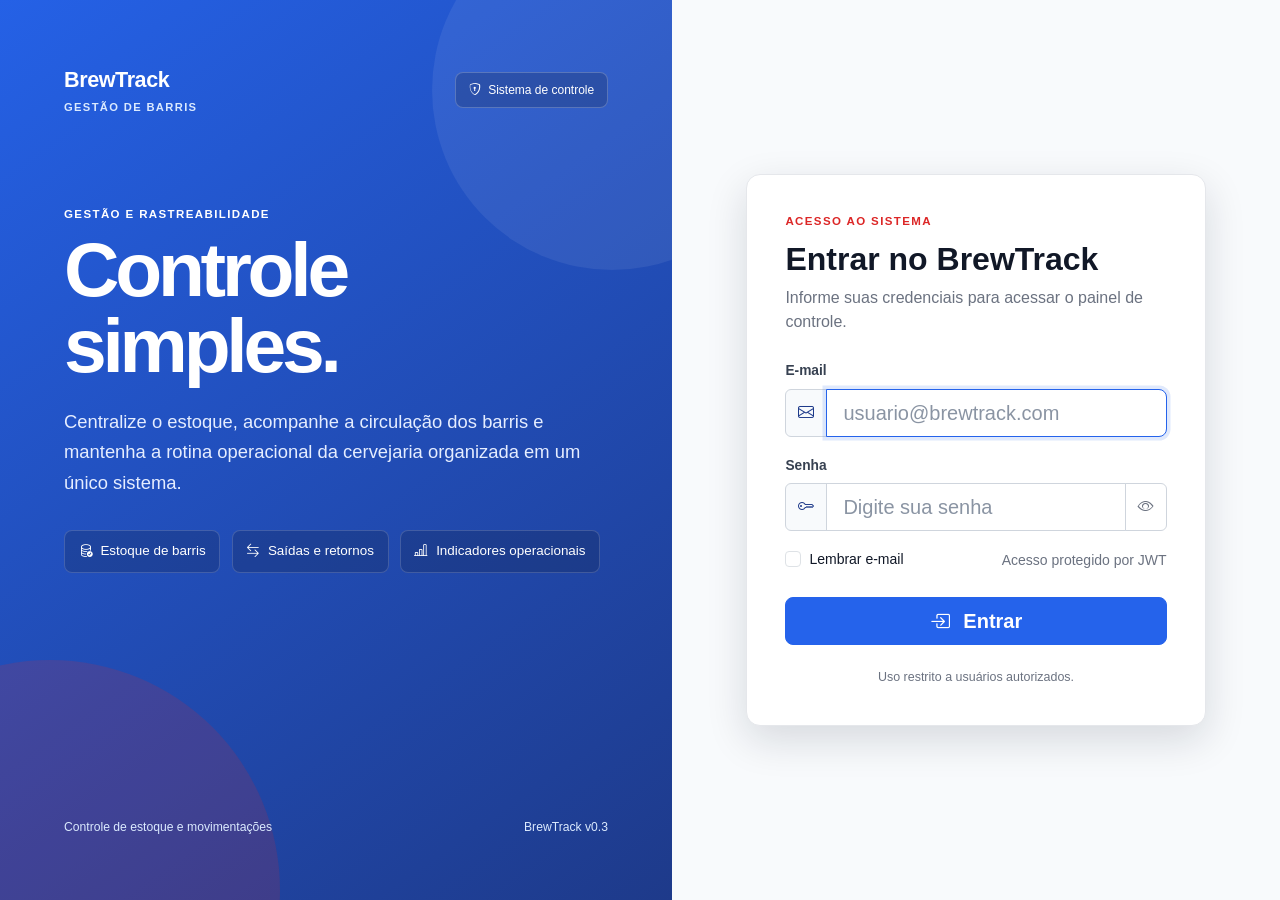
==== commit a2ed293f: "Edição Frontend V3" ====
--- a/frontend/pages/analise.html
+++ b/frontend/pages/analise.html
@@ -14,7 +14,7 @@
         href="https://cdn.jsdelivr.net/npm/bootstrap-icons@1.11.3/font/bootstrap-icons.min.css"
         rel="stylesheet"
     >
-    <link rel="stylesheet" href="../assets/css/style.css?v=0.2.1">
+    <link rel="stylesheet" href="../assets/css/style.css?v=0.3.0">
 </head>
 
 <body class="app-body" data-page="analise">
@@ -22,10 +22,9 @@
         <aside id="app-sidebar" class="app-sidebar" aria-label="Menu lateral">
             <div class="app-brand">
                 <div class="brand-mini">
-                    <div class="brand-mini-mark" aria-hidden="true">BT</div>
                     <div>
                         <div class="brand-mini-title">BrewTrack</div>
-                        <div class="brand-mini-subtitle">Herdt Bier</div>
+                        <div class="brand-mini-subtitle">Gestão de barris</div>
                     </div>
                 </div>
                 <button type="button" class="sidebar-close" data-sidebar-close aria-label="Fechar menu">
@@ -65,8 +64,8 @@
                 </nav>
 
             <div class="sidebar-footer">
-                <div class="mb-1">A Cerveja da Nossa Terra</div>
-                <div>BrewTrack v0.2 • Ambiente local</div>
+                <div class="mb-1">Controle e rastreabilidade</div>
+                <div>BrewTrack v0.3 • Ambiente local</div>
             </div>
         </aside>
 
@@ -90,7 +89,7 @@
                             <div class="user-name" data-user-name>Carregando...</div>
                             <div class="user-badge" data-user-profile>—</div>
                         </div>
-                        <div class="user-avatar" data-user-initials aria-hidden="true">BT</div>
+                        <div class="user-avatar" data-user-initials aria-hidden="true">—</div>
                     </div>
                     <button type="button" class="btn btn-outline-brewtrack btn-sm" data-logout>
                         <i class="bi bi-box-arrow-right me-1"></i>
@@ -106,19 +105,19 @@
                     <div>
                         <p class="section-kicker">Módulo analítico</p>
                         <h2>Análise de dados</h2>
-                        <p>Estrutura visual inicial para análises descritivas, diagnósticas e preditivas.</p>
+                        <p>Estrutura visual inicial para análises descritivas, diagnósticas e prescritivas.</p>
                     </div>
                     <span class="status-badge status-client"><i class="bi bi-tools"></i> Em desenvolvimento</span>
                 </div>
 
                 <section class="row g-4 mb-4">
-                    <div class="col-12 col-lg-4"><article class="analysis-placeholder h-100"><div class="metric-icon mb-3"><i class="bi bi-bar-chart-fill"></i></div><h3 class="h5 text-burgundy fw-bold">Análise descritiva</h3><p class="text-secondary mb-0">Indicadores do estoque, volume por capacidade, tempo médio com clientes e frequência de movimentações.</p></article></div>
-                    <div class="col-12 col-lg-4"><article class="analysis-placeholder h-100"><div class="metric-icon mb-3"><i class="bi bi-search"></i></div><h3 class="h5 text-burgundy fw-bold">Análise diagnóstica</h3><p class="text-secondary mb-0">Investigação de atrasos, clientes com maior retenção e gargalos no giro dos barris.</p></article></div>
-                    <div class="col-12 col-lg-4"><article class="analysis-placeholder h-100"><div class="metric-icon mb-3"><i class="bi bi-graph-up-arrow"></i></div><h3 class="h5 text-burgundy fw-bold">Análise preditiva</h3><p class="text-secondary mb-0">Projeções futuras de demanda e necessidade de barris com base no histórico operacional.</p></article></div>
+                    <div class="col-12 col-lg-4"><article class="analysis-placeholder h-100"><div class="metric-icon mb-3"><i class="bi bi-bar-chart-fill"></i></div><h3 class="h5 text-primary-brewtrack fw-bold">Análise descritiva</h3><p class="text-secondary mb-0">Indicadores do estoque, volume por capacidade, tempo médio com clientes e frequência de movimentações.</p></article></div>
+                    <div class="col-12 col-lg-4"><article class="analysis-placeholder h-100"><div class="metric-icon mb-3"><i class="bi bi-search"></i></div><h3 class="h5 text-primary-brewtrack fw-bold">Análise diagnóstica</h3><p class="text-secondary mb-0">Investigação de atrasos, clientes com maior retenção e gargalos no giro dos barris.</p></article></div>
+                    <div class="col-12 col-lg-4"><article class="analysis-placeholder h-100"><div class="metric-icon mb-3"><i class="bi bi-graph-up-arrow"></i></div><h3 class="h5 text-primary-brewtrack fw-bold">Análise preditiva</h3><p class="text-secondary mb-0">Projeções futuras de demanda e necessidade de barris com base no histórico operacional.</p></article></div>
                 </section>
 
                 <section class="row g-4">
-                    <div class="col-12 col-xl-8"><article class="analysis-placeholder"><div class="d-flex justify-content-between align-items-center"><div><p class="section-kicker">Modelo visual</p><h3 class="h5 fw-bold text-burgundy mb-0">Movimentações por período</h3></div><span class="small text-secondary">Dados ilustrativos</span></div><div class="chart-bars" aria-label="Gráfico ilustrativo"><div class="chart-bar" style="height: 32%"></div><div class="chart-bar" style="height: 52%"></div><div class="chart-bar" style="height: 43%"></div><div class="chart-bar" style="height: 72%"></div><div class="chart-bar" style="height: 61%"></div><div class="chart-bar" style="height: 88%"></div><div class="chart-bar" style="height: 76%"></div><div class="chart-bar" style="height: 94%"></div></div></article></div>
+                    <div class="col-12 col-xl-8"><article class="analysis-placeholder"><div class="d-flex justify-content-between align-items-center"><div><p class="section-kicker">Modelo visual</p><h3 class="h5 fw-bold text-primary-brewtrack mb-0">Movimentações por período</h3></div><span class="small text-secondary">Dados ilustrativos</span></div><div class="chart-bars" aria-label="Gráfico ilustrativo"><div class="chart-bar" style="height: 32%"></div><div class="chart-bar" style="height: 52%"></div><div class="chart-bar" style="height: 43%"></div><div class="chart-bar" style="height: 72%"></div><div class="chart-bar" style="height: 61%"></div><div class="chart-bar" style="height: 88%"></div><div class="chart-bar" style="height: 76%"></div><div class="chart-bar" style="height: 94%"></div></div></article></div>
                     <div class="col-12 col-xl-4"><article class="card surface-card"><div class="card-header"><h2>Próximas integrações</h2></div><div class="card-body"><ol class="mb-0 text-secondary"><li class="mb-2">Consolidar dados de clientes, barris e movimentações.</li><li class="mb-2">Definir indicadores operacionais.</li><li class="mb-2">Criar gráficos com Plotly ou Chart.js.</li><li>Desenvolver o modelo preditivo.</li></ol></div></article></div>
                 </section>
 
@@ -126,10 +125,10 @@
 
             <footer class="app-footer">
                 <div>
-                    <strong>Herdt Bier</strong>
-                    <div>Sistema acadêmico para controle e rastreamento de barris.</div>
+                    <strong>BrewTrack</strong>
+                    <div>Sistema para controle e rastreamento de barris em cervejarias.</div>
                 </div>
-                <div>© <span data-current-year></span> BrewTrack • TCC Sistemas de Informação</div>
+                <div>© <span data-current-year></span> BrewTrack • Projeto acadêmico</div>
             </footer>
         </div>
     </div>
--- a/frontend/assets/css/style.css
+++ b/frontend/assets/css/style.css
@@ -1,24 +1,24 @@
 :root {
-    --brewtrack-burgundy: #680027;
-    --brewtrack-burgundy-dark: #3d0017;
-    --brewtrack-burgundy-soft: #86113d;
-    --brewtrack-gold: #c7ad72;
-    --brewtrack-gold-dark: #a98a49;
-    --brewtrack-cream: #f6f1e8;
-    --brewtrack-paper: #fffdf9;
+    --brewtrack-primary: #2563eb;
+    --brewtrack-primary-dark: #1e3a8a;
+    --brewtrack-primary-soft: #dbeafe;
+    --brewtrack-accent: #dc2626;
+    --brewtrack-accent-dark: #991b1b;
+    --brewtrack-black: #111827;
+    --brewtrack-black-soft: #1f2937;
+    --brewtrack-bg: #f4f6f8;
     --brewtrack-surface: #ffffff;
-    --brewtrack-sidebar: #2b0714;
-    --brewtrack-text: #251d20;
-    --brewtrack-muted: #766b6f;
-    --brewtrack-border: #e7ded7;
-    --brewtrack-success: #227a4d;
-    --brewtrack-warning: #b46b16;
-    --brewtrack-danger: #b12d42;
-    --brewtrack-info: #41687a;
-    --sidebar-width: 272px;
-    --header-height: 76px;
-    --shadow-sm: 0 10px 30px rgba(61, 0, 23, 0.08);
-    --shadow-md: 0 24px 60px rgba(61, 0, 23, 0.14);
+    --brewtrack-text: #111827;
+    --brewtrack-muted: #6b7280;
+    --brewtrack-border: #e5e7eb;
+    --brewtrack-success: #15803d;
+    --brewtrack-warning: #b45309;
+    --brewtrack-danger: #b91c1c;
+    --brewtrack-info: #0369a1;
+    --sidebar-width: 260px;
+    --header-height: 72px;
+    --shadow-sm: 0 4px 16px rgba(17, 24, 39, 0.07);
+    --shadow-md: 0 14px 40px rgba(17, 24, 39, 0.14);
 }
 
 * {
@@ -33,7 +33,7 @@
     min-width: 320px;
     margin: 0;
     color: var(--brewtrack-text);
-    background: var(--brewtrack-cream);
+    background: var(--brewtrack-bg);
     font-family: Inter, "Segoe UI", Roboto, Arial, sans-serif;
 }
 
@@ -52,75 +52,21 @@
     display: none !important;
 }
 
-.text-burgundy {
-    color: var(--brewtrack-burgundy) !important;
-}
-
-.text-gold {
-    color: var(--brewtrack-gold-dark) !important;
-}
-
-.bg-burgundy {
-    background-color: var(--brewtrack-burgundy) !important;
+.text-primary-brewtrack {
+    color: var(--brewtrack-primary-dark) !important;
+}
+
+.text-accent-brewtrack {
+    color: var(--brewtrack-accent) !important;
 }
 
 .section-kicker,
 .login-eyebrow {
-    margin: 0 0 0.65rem;
-    color: var(--brewtrack-gold-dark);
-    font-size: 0.75rem;
+    margin: 0 0 0.6rem;
+    color: var(--brewtrack-accent);
+    font-size: 0.72rem;
     font-weight: 800;
-    letter-spacing: 0.16em;
-    text-transform: uppercase;
-}
-
-.brand-lockup {
-    display: inline-flex;
-    align-items: center;
-    gap: 0.8rem;
-    color: inherit;
-    text-decoration: none;
-}
-
-.brand-lockup img {
-    width: 210px;
-    height: auto;
-}
-
-.brand-lockup-light img {
-    filter: brightness(0) invert(1);
-}
-
-.brand-mini {
-    display: flex;
-    align-items: center;
-    gap: 0.75rem;
-}
-
-.brand-mini-mark {
-    display: grid;
-    width: 46px;
-    height: 46px;
-    color: var(--brewtrack-burgundy-dark);
-    background: linear-gradient(145deg, #dcc68f, var(--brewtrack-gold));
-    border: 1px solid rgba(255, 255, 255, 0.35);
-    border-radius: 14px;
-    font-weight: 900;
-    place-items: center;
-    box-shadow: 0 12px 26px rgba(0, 0, 0, 0.25);
-}
-
-.brand-mini-title {
-    color: #ffffff;
-    font-size: 1.05rem;
-    font-weight: 900;
-    letter-spacing: 0.02em;
-}
-
-.brand-mini-subtitle {
-    color: rgba(255, 255, 255, 0.54);
-    font-size: 0.73rem;
-    letter-spacing: 0.08em;
+    letter-spacing: 0.12em;
     text-transform: uppercase;
 }
 
@@ -129,13 +75,13 @@
 .login-body {
     min-height: 100vh;
     overflow-x: hidden;
-    background: var(--brewtrack-paper);
+    background: #ffffff;
 }
 
 .login-shell {
     display: grid;
     min-height: 100vh;
-    grid-template-columns: minmax(0, 1.2fr) minmax(390px, 0.8fr);
+    grid-template-columns: minmax(0, 1.05fr) minmax(380px, 0.95fr);
 }
 
 .login-brand-panel {
@@ -145,20 +91,32 @@
     overflow: hidden;
     color: #ffffff;
     background:
-        radial-gradient(circle at 80% 20%, rgba(199, 173, 114, 0.2), transparent 24%),
-        radial-gradient(circle at 10% 90%, rgba(255, 255, 255, 0.08), transparent 26%),
-        linear-gradient(140deg, var(--brewtrack-burgundy-dark), var(--brewtrack-burgundy) 58%, #7e123c);
+        linear-gradient(145deg, rgba(37, 99, 235, 0.95), rgba(30, 58, 138, 0.98)),
+        var(--brewtrack-primary-dark);
+}
+
+.login-brand-panel::before,
+.login-brand-panel::after {
+    position: absolute;
+    content: "";
+    border-radius: 50%;
+    pointer-events: none;
 }
 
 .login-brand-panel::before {
-    position: absolute;
-    inset: 0;
-    content: "";
-    opacity: 0.16;
-    background-image:
-        linear-gradient(30deg, transparent 12%, rgba(255, 255, 255, 0.09) 12%, rgba(255, 255, 255, 0.09) 13%, transparent 13%),
-        linear-gradient(150deg, transparent 12%, rgba(255, 255, 255, 0.06) 12%, rgba(255, 255, 255, 0.06) 13%, transparent 13%);
-    background-size: 52px 90px;
+    width: 360px;
+    height: 360px;
+    right: -120px;
+    top: -90px;
+    background: rgba(255, 255, 255, 0.07);
+}
+
+.login-brand-panel::after {
+    width: 460px;
+    height: 460px;
+    left: -180px;
+    bottom: -220px;
+    background: rgba(220, 38, 38, 0.16);
 }
 
 .login-brand-inner {
@@ -167,7 +125,7 @@
     display: flex;
     width: 100%;
     flex-direction: column;
-    padding: clamp(2rem, 5vw, 5rem);
+    padding: clamp(2rem, 5vw, 4.5rem);
 }
 
 .login-brand-top,
@@ -181,72 +139,65 @@
 .login-brand-name {
     display: flex;
     align-items: center;
-    gap: 0.8rem;
-}
-
-.login-brand-crest {
-    display: grid;
-    width: 48px;
-    height: 48px;
-    color: var(--brewtrack-burgundy-dark);
-    background: var(--brewtrack-gold);
-    border-radius: 14px;
-    font-weight: 900;
-    place-items: center;
 }
 
 .login-brand-wordmark strong {
     display: block;
-    font-family: "Arial Black", Impact, sans-serif;
-    font-size: 1.25rem;
-    letter-spacing: 0.06em;
+    color: #ffffff;
+    font-size: 1.35rem;
+    font-weight: 900;
+    letter-spacing: -0.02em;
 }
 
 .login-brand-wordmark small {
     display: block;
-    margin-top: -0.05rem;
-    color: var(--brewtrack-gold);
-    font-size: 0.67rem;
-    font-weight: 800;
-    letter-spacing: 0.38em;
+    margin-top: 0.15rem;
+    color: #dbeafe;
+    font-size: 0.7rem;
+    font-weight: 700;
+    letter-spacing: 0.12em;
+    text-transform: uppercase;
 }
 
 .login-system-pill {
-    padding: 0.5rem 0.85rem;
-    color: rgba(255, 255, 255, 0.75);
-    background: rgba(255, 255, 255, 0.08);
-    border: 1px solid rgba(255, 255, 255, 0.12);
-    border-radius: 999px;
+    padding: 0.5rem 0.8rem;
+    color: #ffffff;
+    background: rgba(17, 24, 39, 0.2);
+    border: 1px solid rgba(255, 255, 255, 0.22);
+    border-radius: 8px;
     font-size: 0.75rem;
 }
 
 .login-brand-content {
-    position: relative;
-    z-index: 2;
-    width: min(100%, 640px);
-    padding: clamp(3rem, 7vh, 6rem) 0 4rem;
+    width: min(100%, 650px);
+    padding: clamp(4rem, 10vh, 8rem) 0 4rem;
 }
 
 .login-title {
-    max-width: 650px;
+    max-width: 700px;
     margin: 0;
-    font-family: "Arial Black", Impact, sans-serif;
-    font-size: clamp(3.2rem, 7vw, 6.8rem);
-    line-height: 0.88;
-    letter-spacing: -0.06em;
-    text-transform: uppercase;
+    color: #ffffff;
+    font-size: clamp(2.8rem, 6vw, 5.5rem);
+    font-weight: 900;
+    line-height: 0.98;
+    letter-spacing: -0.055em;
 }
 
 .login-title span {
     display: block;
-    color: var(--brewtrack-gold);
+    margin-top: 0.25rem;
+    color: #ffffff;
+}
+
+.login-brand-panel .login-eyebrow {
+    color: #ffffff;
 }
 
 .login-brand-description {
     max-width: 560px;
-    margin: 1.6rem 0 0;
-    color: rgba(255, 255, 255, 0.78);
-    font-size: clamp(1rem, 1.8vw, 1.25rem);
+    margin: 1.5rem 0 0;
+    color: #e5edff;
+    font-size: clamp(1rem, 1.6vw, 1.15rem);
     line-height: 1.65;
 }
 
@@ -254,97 +205,78 @@
     display: flex;
     flex-wrap: wrap;
     gap: 0.7rem;
-    margin-top: 2.25rem;
+    margin-top: 2rem;
 }
 
 .login-feature {
     display: inline-flex;
     align-items: center;
-    gap: 0.6rem;
-    padding: 0.68rem 0.9rem;
-    color: rgba(255, 255, 255, 0.86);
-    background: rgba(255, 255, 255, 0.08);
-    border: 1px solid rgba(255, 255, 255, 0.1);
-    border-radius: 12px;
-    font-size: 0.86rem;
-    backdrop-filter: blur(8px);
+    gap: 0.55rem;
+    padding: 0.65rem 0.85rem;
+    color: #ffffff;
+    background: rgba(17, 24, 39, 0.2);
+    border: 1px solid rgba(255, 255, 255, 0.16);
+    border-radius: 8px;
+    font-size: 0.84rem;
 }
 
 .login-feature i {
-    color: var(--brewtrack-gold);
-}
-
-.login-keg-visual {
-    position: absolute;
-    right: -5%;
-    bottom: -8%;
-    width: min(52vw, 720px);
-    margin: 0;
-    pointer-events: none;
-}
-
-.login-keg-visual::before {
-    position: absolute;
-    inset: 16% 12% 8%;
-    z-index: -1;
-    content: "";
-    background: rgba(255, 255, 255, 0.93);
-    border-radius: 50%;
-    filter: blur(1px);
-    box-shadow: 0 28px 80px rgba(0, 0, 0, 0.28);
-}
-
-.login-keg-visual img {
+    color: #ffffff;
+}
+
+.login-brand-bottom {
+    margin-top: auto;
+    color: #dbeafe;
+    font-size: 0.76rem;
+}
+
+.login-form-panel {
+    display: flex;
+    min-height: 100vh;
+    align-items: center;
+    justify-content: center;
+    padding: 2rem;
+    background: #f8fafc;
+}
+
+.login-form-wrapper {
+    width: min(100%, 460px);
+}
+
+.login-mobile-brand {
+    display: none;
+    margin-bottom: 1.5rem;
+    text-align: center;
+}
+
+.login-mobile-brand strong {
     display: block;
-    width: 100%;
-    border-radius: 46%;
-    mix-blend-mode: screen;
-    filter: drop-shadow(0 28px 30px rgba(0, 0, 0, 0.35));
-}
-
-.login-brand-bottom {
-    position: relative;
-    z-index: 2;
-    margin-top: auto;
-    color: rgba(255, 255, 255, 0.62);
-    font-size: 0.8rem;
+    color: var(--brewtrack-black);
+    font-size: 1.5rem;
+    font-weight: 900;
+}
+
+.login-mobile-brand span {
+    display: block;
+    color: var(--brewtrack-muted);
+    font-size: 0.75rem;
     letter-spacing: 0.08em;
     text-transform: uppercase;
 }
 
-.login-form-panel {
-    position: relative;
-    display: flex;
-    min-height: 100vh;
-    align-items: center;
-    justify-content: center;
-    padding: 2rem;
-    background:
-        linear-gradient(rgba(255, 253, 249, 0.96), rgba(255, 253, 249, 0.96)),
-        radial-gradient(circle at 90% 10%, rgba(199, 173, 114, 0.26), transparent 28%);
-}
-
-.login-form-wrapper {
-    width: min(100%, 470px);
-}
-
-.login-mobile-brand {
-    display: none;
-    margin-bottom: 2rem;
-}
-
 .login-form-card {
     padding: clamp(1.5rem, 4vw, 2.4rem);
-    background: rgba(255, 255, 255, 0.9);
-    border: 1px solid rgba(104, 0, 39, 0.08);
-    border-radius: 24px;
+    color: var(--brewtrack-text);
+    background: #ffffff;
+    border: 1px solid var(--brewtrack-border);
+    border-radius: 14px;
     box-shadow: var(--shadow-md);
 }
 
 .login-form-card h2 {
     margin-bottom: 0.45rem;
-    color: var(--brewtrack-burgundy-dark);
-    font-weight: 800;
+    color: var(--brewtrack-black);
+    font-weight: 850;
 }
 
 .login-form-note {
@@ -353,7 +285,7 @@
 
 .form-label {
     margin-bottom: 0.45rem;
-    color: #473b40;
+    color: #374151;
     font-size: 0.86rem;
     font-weight: 700;
 }
@@ -363,61 +295,70 @@
     min-height: 46px;
     color: var(--brewtrack-text);
     background-color: #ffffff;
-    border-color: var(--brewtrack-border);
-    border-radius: 11px;
+    border-color: #cfd5dd;
+    border-radius: 8px;
 }
 
 .form-control:focus,
 .form-select:focus {
-    border-color: var(--brewtrack-gold-dark);
-    box-shadow: 0 0 0 0.23rem rgba(199, 173, 114, 0.2);
+    color: var(--brewtrack-text);
+    background-color: #ffffff;
+    border-color: var(--brewtrack-primary);
+    box-shadow: 0 0 0 0.22rem rgba(37, 99, 235, 0.14);
+}
+
+.form-control::placeholder,
+textarea.form-control::placeholder {
+    color: #8a94a3;
+    opacity: 1;
 }
 
 .input-group-text {
-    color: var(--brewtrack-burgundy);
-    background: #ffffff;
-    border-color: var(--brewtrack-border);
+    color: var(--brewtrack-primary-dark);
+    background: #f8fafc;
+    border-color: #cfd5dd;
 }
 
 .password-toggle {
     color: var(--brewtrack-muted);
     background: #ffffff;
-    border-color: var(--brewtrack-border);
+    border-color: #cfd5dd;
 }
 
 .password-toggle:hover {
-    color: var(--brewtrack-burgundy);
-    background: var(--brewtrack-cream);
+    color: var(--brewtrack-primary);
+    background: #f8fafc;
 }
 
 .btn-brewtrack {
     color: #ffffff;
-    background: linear-gradient(135deg, var(--brewtrack-burgundy), var(--brewtrack-burgundy-soft));
-    border-color: var(--brewtrack-burgundy);
-    border-radius: 11px;
-    font-weight: 800;
-    box-shadow: 0 12px 26px rgba(104, 0, 39, 0.18);
+    background: var(--brewtrack-primary);
+    border-color: var(--brewtrack-primary);
+    border-radius: 8px;
+    font-weight: 750;
+    box-shadow: none;
 }
 
 .btn-brewtrack:hover,
 .btn-brewtrack:focus {
     color: #ffffff;
-    background: linear-gradient(135deg, var(--brewtrack-burgundy-dark), var(--brewtrack-burgundy));
-    border-color: var(--brewtrack-burgundy-dark);
-    transform: translateY(-1px);
+    background: var(--brewtrack-primary-dark);
+    border-color: var(--brewtrack-primary-dark);
 }
 
 .btn-outline-brewtrack {
-    color: var(--brewtrack-burgundy);
-    border-color: rgba(104, 0, 39, 0.35);
-    border-radius: 10px;
+    color: var(--brewtrack-primary-dark);
+    background: #ffffff;
+    border-color: #a9b9d9;
+    border-radius: 8px;
     font-weight: 700;
 }
 
-.btn-outline-brewtrack:hover {
-    color: #ffffff;
-    background: var(--brewtrack-burgundy);
-    border-color: var(--brewtrack-burgundy);
+.btn-outline-brewtrack:hover,
+.btn-outline-brewtrack:focus {
+    color: #ffffff;
+    background: var(--brewtrack-primary);
+    border-color: var(--brewtrack-primary);
 }
 
 .login-footer-text {
@@ -427,11 +368,11 @@
     text-align: center;
 }
 
-/* App shell */
+/* Estrutura principal */
 
 .app-body {
     min-height: 100vh;
-    background: #f7f3ed;
+    background: var(--brewtrack-bg);
 }
 
 .app-shell {
@@ -446,10 +387,8 @@
     width: var(--sidebar-width);
     flex-direction: column;
     color: #ffffff;
-    background:
-        linear-gradient(180deg, rgba(104, 0, 39, 0.18), transparent 28%),
-        var(--brewtrack-sidebar);
-    border-right: 1px solid rgba(255, 255, 255, 0.06);
+    background: var(--brewtrack-black);
+    border-right: 1px solid #273244;
     transition: transform 0.25s ease;
 }
 
@@ -459,13 +398,34 @@
     align-items: center;
     justify-content: space-between;
     gap: 0.8rem;
-    padding: 1rem 1.25rem;
-    border-bottom: 1px solid rgba(255, 255, 255, 0.08);
+    padding: 1rem 1.2rem;
+    border-bottom: 1px solid rgba(255, 255, 255, 0.1);
+}
+
+.brand-mini {
+    display: flex;
+    align-items: center;
+    gap: 0.75rem;
+}
+
+.brand-mini-title {
+    color: #ffffff;
+    font-size: 1.08rem;
+    font-weight: 900;
+    letter-spacing: -0.01em;
+}
+
+.brand-mini-subtitle {
+    margin-top: 0.12rem;
+    color: #aab4c3;
+    font-size: 0.68rem;
+    letter-spacing: 0.1em;
+    text-transform: uppercase;
 }
 
 .sidebar-close {
     display: none;
-    color: rgba(255, 255, 255, 0.72);
+    color: #d1d5db;
     background: transparent;
     border: 0;
     font-size: 1.3rem;
@@ -473,16 +433,16 @@
 
 .app-nav {
     flex: 1;
-    padding: 1rem 0.8rem 1.5rem;
+    padding: 1rem 0.75rem 1.5rem;
     overflow-y: auto;
 }
 
 .app-nav-label {
-    padding: 0.75rem 0.9rem 0.45rem;
-    color: rgba(255, 255, 255, 0.34);
-    font-size: 0.67rem;
+    padding: 0.8rem 0.85rem 0.45rem;
+    color: #7f8a99;
+    font-size: 0.66rem;
     font-weight: 800;
-    letter-spacing: 0.14em;
+    letter-spacing: 0.12em;
     text-transform: uppercase;
 }
 
@@ -490,44 +450,51 @@
     position: relative;
     display: flex;
     align-items: center;
-    gap: 0.8rem;
-    padding: 0.78rem 0.9rem;
+    gap: 0.78rem;
+    padding: 0.75rem 0.85rem;
     margin-bottom: 0.25rem;
-    color: rgba(255, 255, 255, 0.68);
+    color: #c5ccd6;
     text-decoration: none;
-    border-radius: 11px;
-    transition: 0.18s ease;
+    border-radius: 8px;
+    transition: 0.16s ease;
 }
 
 .app-nav-link i {
-    width: 1.35rem;
-    color: var(--brewtrack-gold);
+    width: 1.3rem;
+    color: #93c5fd;
     font-size: 1rem;
     text-align: center;
 }
 
-.app-nav-link:hover,
+.app-nav-link:hover {
+    color: #ffffff;
+    background: #1f2937;
+}
+
 .app-nav-link.active {
     color: #ffffff;
-    background: rgba(255, 255, 255, 0.09);
-    transform: translateX(2px);
+    background: var(--brewtrack-primary);
+}
+
+.app-nav-link.active i {
+    color: #ffffff;
 }
 
 .app-nav-link.active::before {
     position: absolute;
-    top: 22%;
-    bottom: 22%;
-    left: -0.8rem;
-    width: 4px;
+    top: 25%;
+    bottom: 25%;
+    left: -0.75rem;
+    width: 3px;
     content: "";
-    background: var(--brewtrack-gold);
-    border-radius: 0 4px 4px 0;
+    background: var(--brewtrack-accent);
+    border-radius: 0 3px 3px 0;
 }
 
 .sidebar-footer {
-    padding: 1rem 1.25rem 1.3rem;
-    color: rgba(255, 255, 255, 0.44);
-    border-top: 1px solid rgba(255, 255, 255, 0.08);
+    padding: 1rem 1.2rem 1.2rem;
+    color: #8f9baa;
+    border-top: 1px solid rgba(255, 255, 255, 0.1);
     font-size: 0.72rem;
 }
 
@@ -545,10 +512,10 @@
     align-items: center;
     justify-content: space-between;
     gap: 1rem;
-    padding: 0.85rem 1.6rem;
-    background: rgba(255, 255, 255, 0.94);
+    padding: 0.75rem 1.5rem;
+    background: rgba(255, 255, 255, 0.96);
     border-bottom: 1px solid var(--brewtrack-border);
-    backdrop-filter: blur(12px);
+    backdrop-filter: blur(10px);
 }
 
 .header-left,
@@ -562,63 +529,63 @@
     display: none;
     width: 42px;
     height: 42px;
-    color: var(--brewtrack-burgundy);
-    background: var(--brewtrack-cream);
+    color: var(--brewtrack-primary-dark);
+    background: #ffffff;
     border: 1px solid var(--brewtrack-border);
-    border-radius: 11px;
+    border-radius: 8px;
 }
 
 .app-page-title {
     margin: 0;
-    color: var(--brewtrack-burgundy-dark);
-    font-size: 1.08rem;
+    color: var(--brewtrack-black);
+    font-size: 1.05rem;
     font-weight: 850;
 }
 
 .app-page-subtitle {
-    margin: 0.15rem 0 0;
+    margin: 0.12rem 0 0;
     color: var(--brewtrack-muted);
-    font-size: 0.78rem;
+    font-size: 0.76rem;
 }
 
 .user-menu {
     display: flex;
     align-items: center;
-    gap: 0.75rem;
+    gap: 0.7rem;
 }
 
 .user-avatar {
     display: grid;
-    width: 42px;
-    height: 42px;
-    color: #ffffff;
-    background: linear-gradient(145deg, var(--brewtrack-burgundy), var(--brewtrack-burgundy-soft));
-    border-radius: 12px;
-    font-weight: 900;
+    width: 40px;
+    height: 40px;
+    color: #ffffff;
+    background: var(--brewtrack-primary);
+    border-radius: 8px;
+    font-weight: 850;
     place-items: center;
 }
 
 .user-name {
     color: var(--brewtrack-text);
-    font-size: 0.88rem;
+    font-size: 0.86rem;
     font-weight: 800;
 }
 
 .user-badge {
     display: inline-flex;
     align-items: center;
-    padding: 0.2rem 0.55rem;
-    color: var(--brewtrack-burgundy);
-    background: rgba(199, 173, 114, 0.24);
+    padding: 0.18rem 0.48rem;
+    color: var(--brewtrack-primary-dark);
+    background: var(--brewtrack-primary-soft);
     border-radius: 999px;
-    font-size: 0.64rem;
+    font-size: 0.62rem;
     font-weight: 850;
-    letter-spacing: 0.05em;
+    letter-spacing: 0.04em;
     text-transform: uppercase;
 }
 
 .content-wrapper {
-    min-height: calc(100vh - var(--header-height) - 88px);
+    min-height: calc(100vh - var(--header-height) - 82px);
     padding: 1.5rem;
 }
 
@@ -633,7 +600,7 @@
 .page-heading h1,
 .page-heading h2 {
     margin-bottom: 0.3rem;
-    color: var(--brewtrack-burgundy-dark);
+    color: var(--brewtrack-black);
     font-weight: 850;
 }
 
@@ -644,45 +611,49 @@
 
 .hero-panel {
     position: relative;
-    min-height: 230px;
+    min-height: 220px;
     overflow: hidden;
-    padding: clamp(1.4rem, 3vw, 2.4rem);
-    color: #ffffff;
-    background:
-        radial-gradient(circle at 78% 15%, rgba(199, 173, 114, 0.3), transparent 24%),
-        linear-gradient(125deg, var(--brewtrack-burgundy-dark), var(--brewtrack-burgundy) 70%, #81113b);
-    border-radius: 22px;
+    padding: clamp(1.4rem, 3vw, 2.25rem);
+    color: #ffffff;
+    background: linear-gradient(125deg, var(--brewtrack-black), var(--brewtrack-primary-dark) 58%, var(--brewtrack-primary));
+    border-radius: 14px;
     box-shadow: var(--shadow-md);
 }
 
 .hero-panel::before {
     position: absolute;
-    inset: 0;
+    top: 0;
+    right: 0;
+    width: 8px;
+    height: 100%;
     content: "";
-    opacity: 0.12;
-    background-image: linear-gradient(135deg, transparent 45%, #ffffff 46%, transparent 47%);
-    background-size: 34px 34px;
+    background: var(--brewtrack-accent);
+}
+
+.hero-panel .section-kicker,
+.hero-panel .text-accent-brewtrack {
+    color: #ffffff !important;
 }
 
 .hero-content {
     position: relative;
     z-index: 2;
-    max-width: 660px;
+    max-width: 700px;
 }
 
 .hero-panel h2 {
-    max-width: 620px;
+    max-width: 650px;
     margin-bottom: 0.85rem;
-    font-family: "Arial Black", Impact, sans-serif;
-    font-size: clamp(1.8rem, 3.5vw, 3.2rem);
-    line-height: 1;
-    text-transform: uppercase;
+    color: #ffffff;
+    font-size: clamp(1.8rem, 3.3vw, 3rem);
+    font-weight: 900;
+    line-height: 1.05;
 }
 
 .hero-panel p {
-    max-width: 560px;
+    max-width: 590px;
     margin-bottom: 1.35rem;
-    color: rgba(255, 255, 255, 0.74);
+    color: #dbeafe;
 }
 
 .hero-actions {
@@ -692,31 +663,35 @@
 }
 
 .hero-actions .btn-light {
-    color: var(--brewtrack-burgundy);
+    color: var(--brewtrack-primary-dark);
+    background: #ffffff;
+    border-color: #ffffff;
     font-weight: 800;
 }
 
 .hero-actions .btn-outline-light {
-    border-color: rgba(255, 255, 255, 0.35);
+    color: #ffffff;
+    border-color: rgba(255, 255, 255, 0.55);
     font-weight: 750;
 }
 
+.hero-actions .btn-outline-light:hover {
+    color: var(--brewtrack-primary-dark);
+    background: #ffffff;
+}
+
+/* Mantida apenas para compatibilidade; a nova versão não depende de imagem no hero. */
 .hero-kegs {
-    position: absolute;
-    right: -2%;
-    bottom: -32%;
-    width: min(37%, 430px);
-    opacity: 0.86;
-    mix-blend-mode: screen;
-    filter: drop-shadow(0 20px 22px rgba(0, 0, 0, 0.34));
+    display: none;
 }
 
 .surface-card,
 .metric-card {
     height: 100%;
+    color: var(--brewtrack-text);
     background: var(--brewtrack-surface);
-    border: 1px solid rgba(104, 0, 39, 0.06);
-    border-radius: 17px;
+    border: 1px solid var(--brewtrack-border);
+    border-radius: 12px;
     box-shadow: var(--shadow-sm);
 }
 
@@ -725,34 +700,33 @@
     align-items: center;
     justify-content: space-between;
     gap: 1rem;
-    padding: 1rem 1.15rem;
-    background: transparent;
+    padding: 1rem 1.1rem;
+    background: #ffffff;
     border-bottom: 1px solid var(--brewtrack-border);
 }
 
 .surface-card .card-header h2,
 .surface-card .card-header h3 {
     margin: 0;
-    color: var(--brewtrack-burgundy-dark);
+    color: var(--brewtrack-black);
     font-size: 1rem;
     font-weight: 850;
 }
 
 .metric-card {
     position: relative;
+    padding: 1.1rem;
     overflow: hidden;
-    padding: 1.15rem;
-}
-
-.metric-card::after {
+}
+
+.metric-card::before {
     position: absolute;
-    right: -20px;
-    bottom: -28px;
-    width: 88px;
-    height: 88px;
+    top: 0;
+    left: 0;
+    width: 4px;
+    height: 100%;
     content: "";
-    background: rgba(199, 173, 114, 0.1);
-    border-radius: 50%;
+    background: var(--brewtrack-primary);
 }
 
 .metric-top {
@@ -764,26 +738,26 @@
 
 .metric-icon {
     display: grid;
-    width: 44px;
-    height: 44px;
-    color: var(--brewtrack-burgundy);
-    background: rgba(199, 173, 114, 0.2);
-    border-radius: 13px;
-    font-size: 1.1rem;
+    width: 42px;
+    height: 42px;
+    color: var(--brewtrack-primary-dark);
+    background: var(--brewtrack-primary-soft);
+    border-radius: 9px;
+    font-size: 1.05rem;
     place-items: center;
 }
 
 .metric-label {
     margin: 0;
     color: var(--brewtrack-muted);
-    font-size: 0.8rem;
+    font-size: 0.79rem;
     font-weight: 700;
 }
 
 .metric-value {
-    margin: 0.45rem 0 0.15rem;
-    color: var(--brewtrack-burgundy-dark);
-    font-size: 2rem;
+    margin: 0.42rem 0 0.15rem;
+    color: var(--brewtrack-black);
+    font-size: 1.9rem;
     font-weight: 900;
     line-height: 1;
 }
@@ -796,20 +770,20 @@
 .quick-action {
     display: flex;
     align-items: center;
-    gap: 0.9rem;
-    padding: 0.9rem;
+    gap: 0.85rem;
+    padding: 0.85rem;
     color: var(--brewtrack-text);
     text-decoration: none;
+    background: #ffffff;
     border: 1px solid var(--brewtrack-border);
-    border-radius: 13px;
-    transition: 0.18s ease;
+    border-radius: 9px;
+    transition: 0.16s ease;
 }
 
 .quick-action:hover {
-    color: var(--brewtrack-burgundy);
-    background: var(--brewtrack-cream);
-    border-color: rgba(104, 0, 39, 0.18);
-    transform: translateY(-2px);
+    color: var(--brewtrack-primary-dark);
+    background: #f8fafc;
+    border-color: #b9c7e1;
 }
 
 .quick-action-icon {
@@ -818,13 +792,14 @@
     height: 40px;
     flex: 0 0 40px;
     color: #ffffff;
-    background: var(--brewtrack-burgundy);
-    border-radius: 11px;
+    background: var(--brewtrack-primary);
+    border-radius: 8px;
     place-items: center;
 }
 
 .quick-action strong {
     display: block;
+    color: var(--brewtrack-text);
     font-size: 0.88rem;
 }
 
@@ -849,53 +824,56 @@
 }
 
 .progress {
-    height: 9px;
-    background: #eee8e3;
+    height: 8px;
+    background: #e5e7eb;
     border-radius: 999px;
 }
 
 .progress-bar-available {
-    background: var(--brewtrack-success);
+    background: var(--brewtrack-primary);
 }
 
 .progress-bar-client {
-    background: var(--brewtrack-burgundy);
+    background: var(--brewtrack-accent);
 }
 
 .table-responsive {
-    border-radius: 0 0 16px 16px;
+    border-radius: 0 0 12px 12px;
 }
 
 .app-table {
     margin-bottom: 0;
+    color: var(--brewtrack-text);
     vertical-align: middle;
 }
 
 .app-table thead th {
     padding: 0.8rem 1rem;
-    color: var(--brewtrack-muted);
-    background: #fbf8f4;
+    color: #4b5563;
+    background: #f8fafc;
     border-bottom: 1px solid var(--brewtrack-border);
-    font-size: 0.72rem;
+    font-size: 0.71rem;
     font-weight: 850;
-    letter-spacing: 0.05em;
+    letter-spacing: 0.045em;
     text-transform: uppercase;
     white-space: nowrap;
 }
 
 .app-table tbody td {
     padding: 0.85rem 1rem;
-    border-color: #f0eae5;
+    color: var(--brewtrack-text);
+    background: #ffffff;
+    border-color: #edf0f3;
     font-size: 0.84rem;
 }
 
-.app-table tbody tr:hover {
-    background: #fdfaf6;
+.app-table tbody tr:hover td {
+    background: #f8fafc;
 }
 
 .table-empty {
     padding: 2rem !important;
-    color: var(--brewtrack-muted);
+    color: var(--brewtrack-muted) !important;
     text-align: center;
 }
 
@@ -914,26 +892,26 @@
 .status-available,
 .status-active,
 .status-return {
-    color: #17603c;
-    background: rgba(34, 122, 77, 0.13);
+    color: #166534;
+    background: #dcfce7;
 }
 
 .status-client,
 .status-exit {
-    color: var(--brewtrack-burgundy);
-    background: rgba(104, 0, 39, 0.1);
+    color: #991b1b;
+    background: #fee2e2;
 }
 
 .status-inactive {
-    color: #72696c;
-    background: #eee9e6;
+    color: #4b5563;
+    background: #e5e7eb;
 }
 
 .filter-bar {
     display: flex;
     flex-wrap: wrap;
     gap: 0.75rem;
-    padding: 1rem 1.15rem;
+    padding: 1rem 1.1rem;
     background: #ffffff;
     border-bottom: 1px solid var(--brewtrack-border);
 }
@@ -944,25 +922,43 @@
 }
 
 .modal-content {
+    color: var(--brewtrack-text);
+    background: #ffffff;
     border: 0;
-    border-radius: 18px;
+    border-radius: 12px;
     box-shadow: var(--shadow-md);
 }
 
 .modal-header {
     color: #ffffff;
-    background: linear-gradient(135deg, var(--brewtrack-burgundy-dark), var(--brewtrack-burgundy));
+    background: var(--brewtrack-primary-dark);
     border: 0;
-    border-radius: 18px 18px 0 0;
+    border-radius: 12px 12px 0 0;
+}
+
+.modal-header .modal-title,
+.modal-header p,
+.modal-header .text-white-50 {
+    color: #ffffff !important;
 }
 
 .modal-header .btn-close {
-    filter: invert(1) grayscale(1);
+    filter: invert(1) grayscale(1) brightness(2);
+}
+
+.modal-body,
+.modal-footer {
+    color: var(--brewtrack-text);
+    background: #ffffff;
+}
+
+.modal-footer {
+    border-top-color: var(--brewtrack-border);
 }
 
 .form-section-title {
     margin: 0 0 0.85rem;
-    color: var(--brewtrack-burgundy);
+    color: var(--brewtrack-primary-dark);
     font-size: 0.8rem;
     font-weight: 850;
     letter-spacing: 0.08em;
@@ -971,20 +967,22 @@
 
 .info-panel {
     padding: 1rem;
-    color: #51464a;
-    background: #fbf6ed;
-    border: 1px solid #eadcc5;
-    border-radius: 13px;
+    color: #374151;
+    background: #eff6ff;
+    border: 1px solid #bfdbfe;
+    border-left: 4px solid var(--brewtrack-primary);
+    border-radius: 8px;
     font-size: 0.83rem;
 }
 
 .analysis-placeholder {
     position: relative;
     overflow: hidden;
-    padding: 1.5rem;
-    background: linear-gradient(145deg, #ffffff, #fbf7f1);
+    padding: 1.4rem;
+    color: var(--brewtrack-text);
+    background: #ffffff;
     border: 1px solid var(--brewtrack-border);
-    border-radius: 17px;
+    border-radius: 12px;
     box-shadow: var(--shadow-sm);
 }
 
@@ -1000,27 +998,30 @@
 .chart-bar {
     flex: 1;
     min-width: 22px;
-    background: linear-gradient(180deg, var(--brewtrack-gold), var(--brewtrack-burgundy));
-    border-radius: 8px 8px 0 0;
-    opacity: 0.82;
+    background: linear-gradient(180deg, #60a5fa, var(--brewtrack-primary-dark));
+    border-radius: 5px 5px 0 0;
+    opacity: 0.92;
+}
+
+.chart-bar:nth-child(3n) {
+    background: linear-gradient(180deg, #f87171, var(--brewtrack-accent-dark));
 }
 
 .app-footer {
     display: flex;
-    min-height: 88px;
+    min-height: 82px;
     align-items: center;
     justify-content: space-between;
     gap: 1rem;
-    padding: 1.2rem 1.6rem;
-    color: rgba(255, 255, 255, 0.58);
-    background: #17080d;
+    padding: 1.1rem 1.5rem;
+    color: #9ca3af;
+    background: #0b0f17;
     font-size: 0.75rem;
 }
 
 .app-footer strong {
-    color: var(--brewtrack-gold);
-    letter-spacing: 0.08em;
-    text-transform: uppercase;
+    color: #ffffff;
+    letter-spacing: 0.04em;
 }
 
 .sidebar-overlay {
@@ -1028,7 +1029,7 @@
     inset: 0;
     z-index: 1035;
     display: none;
-    background: rgba(24, 4, 11, 0.58);
+    background: rgba(17, 24, 39, 0.58);
     backdrop-filter: blur(3px);
 }
 
@@ -1036,7 +1037,7 @@
     position: relative;
     overflow: hidden;
     color: transparent !important;
-    background: #eee8e3;
+    background: #e5e7eb;
     border-radius: 6px;
 }
 
@@ -1044,7 +1045,7 @@
     position: absolute;
     inset: 0;
     content: "";
-    background: linear-gradient(90deg, transparent, rgba(255, 255, 255, 0.55), transparent);
+    background: linear-gradient(90deg, transparent, rgba(255, 255, 255, 0.65), transparent);
     animation: skeleton 1.2s infinite;
 }
 
@@ -1058,136 +1059,8 @@
     }
 }
 
-@media (max-width: 1199.98px) {
-    :root {
-        --sidebar-width: 246px;
-    }
-
-    .hero-kegs {
-        right: -5%;
-        width: 41%;
-    }
-}
-
-@media (max-width: 991.98px) {
-    .login-shell {
-        grid-template-columns: 1fr;
-    }
-
-    .login-brand-panel {
-        display: none;
-    }
-
-    .login-mobile-brand {
-        display: flex;
-        align-items: center;
-        justify-content: center;
-    }
-
-    .login-form-panel {
-        padding: 1.25rem;
-        background:
-            linear-gradient(rgba(255, 253, 249, 0.92), rgba(255, 253, 249, 0.92)),
-            linear-gradient(145deg, var(--brewtrack-burgundy-dark), var(--brewtrack-burgundy));
-    }
-
-    .app-sidebar {
-        transform: translateX(-100%);
-    }
-
-    .app-sidebar.is-open {
-        transform: translateX(0);
-    }
-
-    .sidebar-close,
-    .sidebar-toggle {
-        display: inline-grid;
-        place-items: center;
-    }
-
-    .sidebar-overlay.is-visible {
-        display: block;
-    }
-
-    .app-content {
-        margin-left: 0;
-    }
-
-    .hero-kegs {
-        right: -12%;
-        width: 48%;
-        opacity: 0.45;
-    }
-}
-
-@media (max-width: 767.98px) {
-    .app-header {
-        padding: 0.75rem 1rem;
-    }
-
-    .user-details {
-        display: none;
-    }
-
-    .content-wrapper {
-        padding: 1rem;
-    }
-
-    .page-heading {
-        align-items: stretch;
-        flex-direction: column;
-    }
-
-    .page-heading .btn {
-        width: 100%;
-    }
-
-    .hero-panel {
-        min-height: 250px;
-    }
-
-    .hero-content {
-        max-width: 84%;
-    }
-
-    .hero-kegs {
-        right: -22%;
-        bottom: -18%;
-        width: 72%;
-        opacity: 0.32;
-    }
-
-    .app-footer {
-        align-items: flex-start;
-        flex-direction: column;
-        padding: 1rem;
-    }
-}
-
-@media (max-width: 575.98px) {
-    .login-form-card {
-        padding: 1.3rem;
-        border-radius: 18px;
-    }
-
-    .app-sidebar {
-        width: min(86vw, 310px);
-    }
-
-    .hero-content {
-        max-width: 100%;
-    }
-
-    .hero-kegs {
-        display: none;
-    }
-
-    .filter-bar > * {
-        width: 100%;
-    }
-}
-
 /* Contraste e legibilidade */
+
 .login-form-panel,
 .login-form-card,
 .app-header,
@@ -1195,30 +1068,125 @@
 .surface-card,
 .metric-card,
 .modal-body,
-.modal-footer {
-    color: var(--brewtrack-text);
-}
-
-.login-form-card,
-.surface-card,
-.metric-card,
-.modal-body,
-.modal-footer {
-    background-color: var(--brewtrack-surface);
-}
-
-.form-control::placeholder,
-textarea.form-control::placeholder {
-    color: #8b8084;
-    opacity: 1;
-}
-
-.btn-light {
-    color: var(--brewtrack-burgundy-dark);
+.modal-footer,
+.analysis-placeholder {
+    color: var(--brewtrack-text);
 }
 
 .app-header .text-secondary,
 .login-form-panel .text-secondary,
-.surface-card .text-secondary {
+.surface-card .text-secondary,
+.analysis-placeholder .text-secondary {
     color: var(--brewtrack-muted) !important;
+}
+
+.btn-light {
+    color: var(--brewtrack-black);
+}
+
+.alert-danger {
+    color: #7f1d1d;
+    background: #fef2f2;
+    border-color: #fecaca;
+}
+
+/* Responsividade */
+
+@media (max-width: 1199.98px) {
+    :root {
+        --sidebar-width: 242px;
+    }
+}
+
+@media (max-width: 991.98px) {
+    .login-shell {
+        grid-template-columns: 1fr;
+    }
+
+    .login-brand-panel {
+        display: none;
+    }
+
+    .login-mobile-brand {
+        display: block;
+    }
+
+    .login-form-panel {
+        padding: 1.25rem;
+        background: #f4f6f8;
+    }
+
+    .app-sidebar {
+        transform: translateX(-100%);
+    }
+
+    .app-sidebar.is-open {
+        transform: translateX(0);
+    }
+
+    .sidebar-close,
+    .sidebar-toggle {
+        display: inline-grid;
+        place-items: center;
+    }
+
+    .sidebar-overlay.is-visible {
+        display: block;
+    }
+
+    .app-content {
+        margin-left: 0;
+    }
+}
+
+@media (max-width: 767.98px) {
+    .app-header {
+        padding: 0.75rem 1rem;
+    }
+
+    .user-details {
+        display: none;
+    }
+
+    .content-wrapper {
+        padding: 1rem;
+    }
+
+    .page-heading {
+        align-items: stretch;
+        flex-direction: column;
+    }
+
+    .page-heading .btn {
+        width: 100%;
+    }
+
+    .hero-panel {
+        min-height: 245px;
+    }
+
+    .app-footer {
+        align-items: flex-start;
+        flex-direction: column;
+        padding: 1rem;
+    }
+}
+
+@media (max-width: 575.98px) {
+    .login-form-card {
+        padding: 1.3rem;
+        border-radius: 12px;
+    }
+
+    .app-sidebar {
+        width: min(86vw, 300px);
+    }
+
+    .filter-bar > * {
+        width: 100%;
+    }
+
+    .header-right .btn {
+        padding-inline: 0.65rem;
+    }
 }
